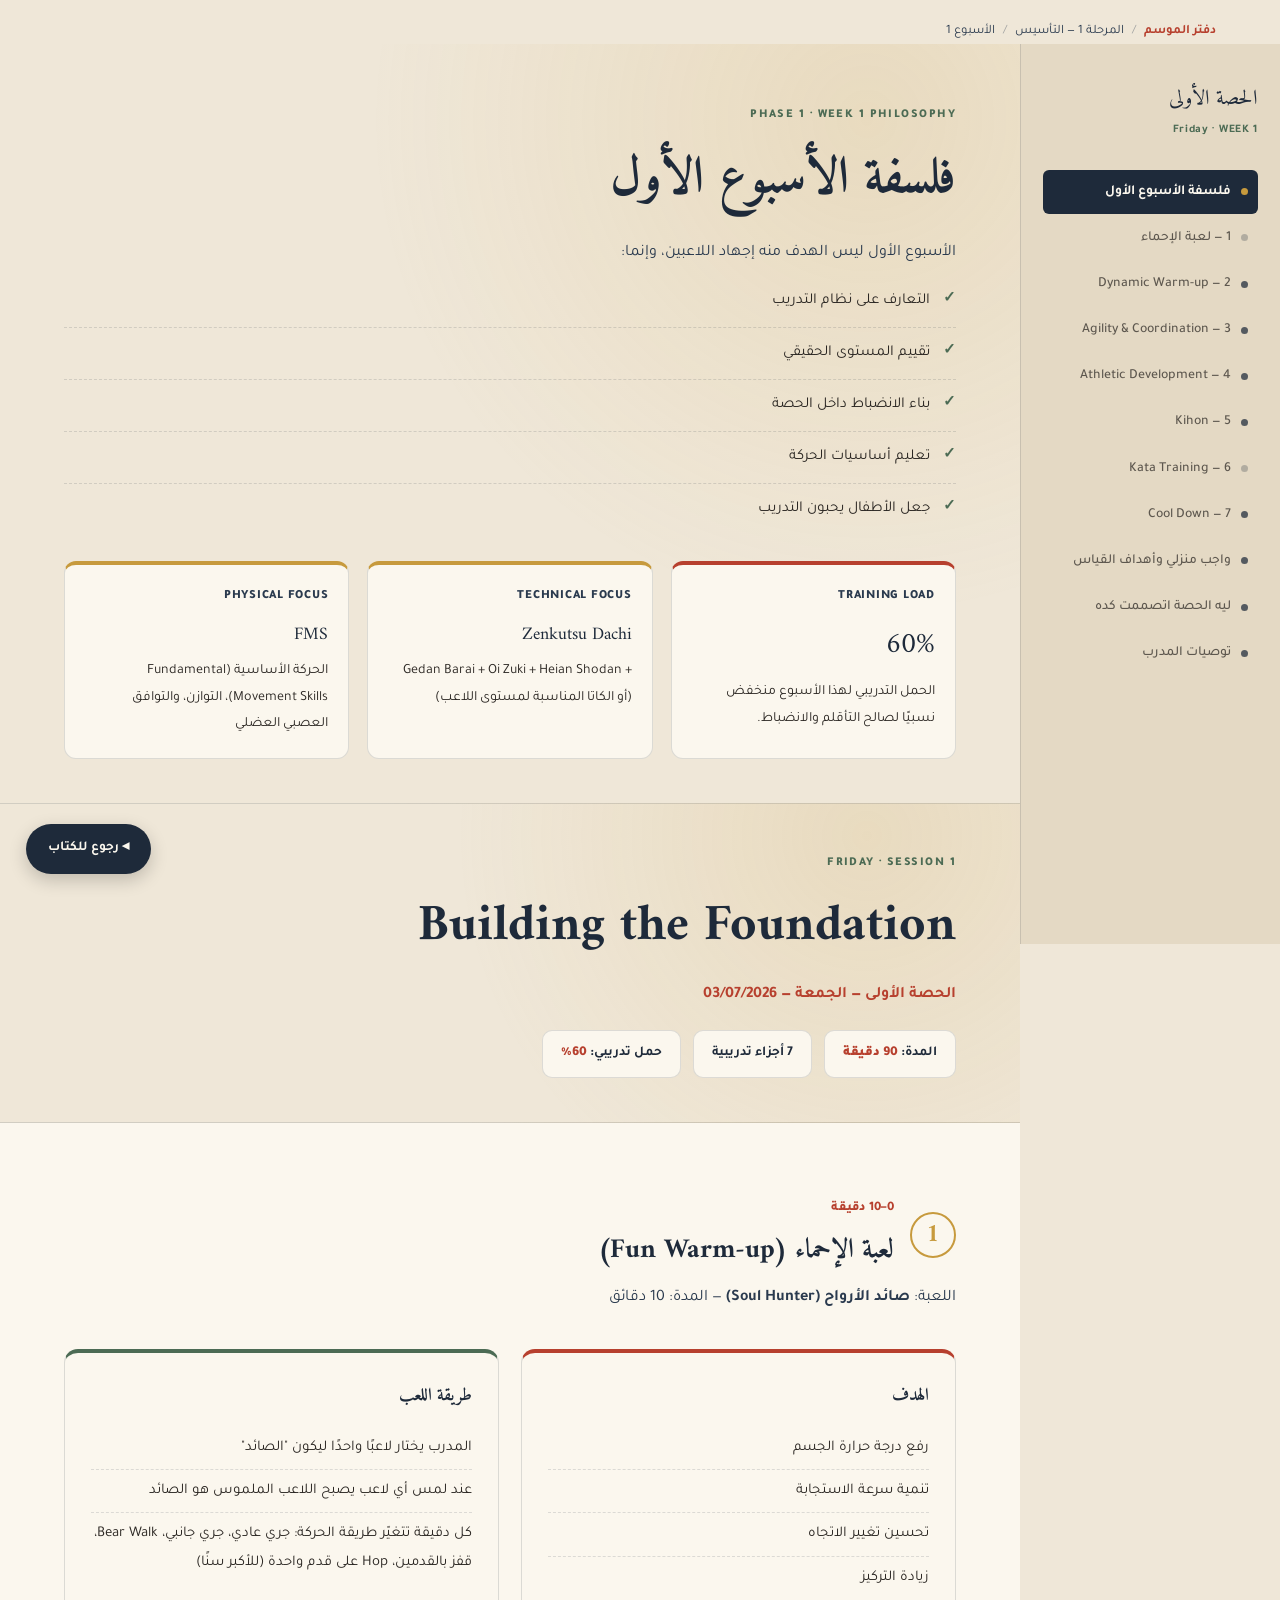
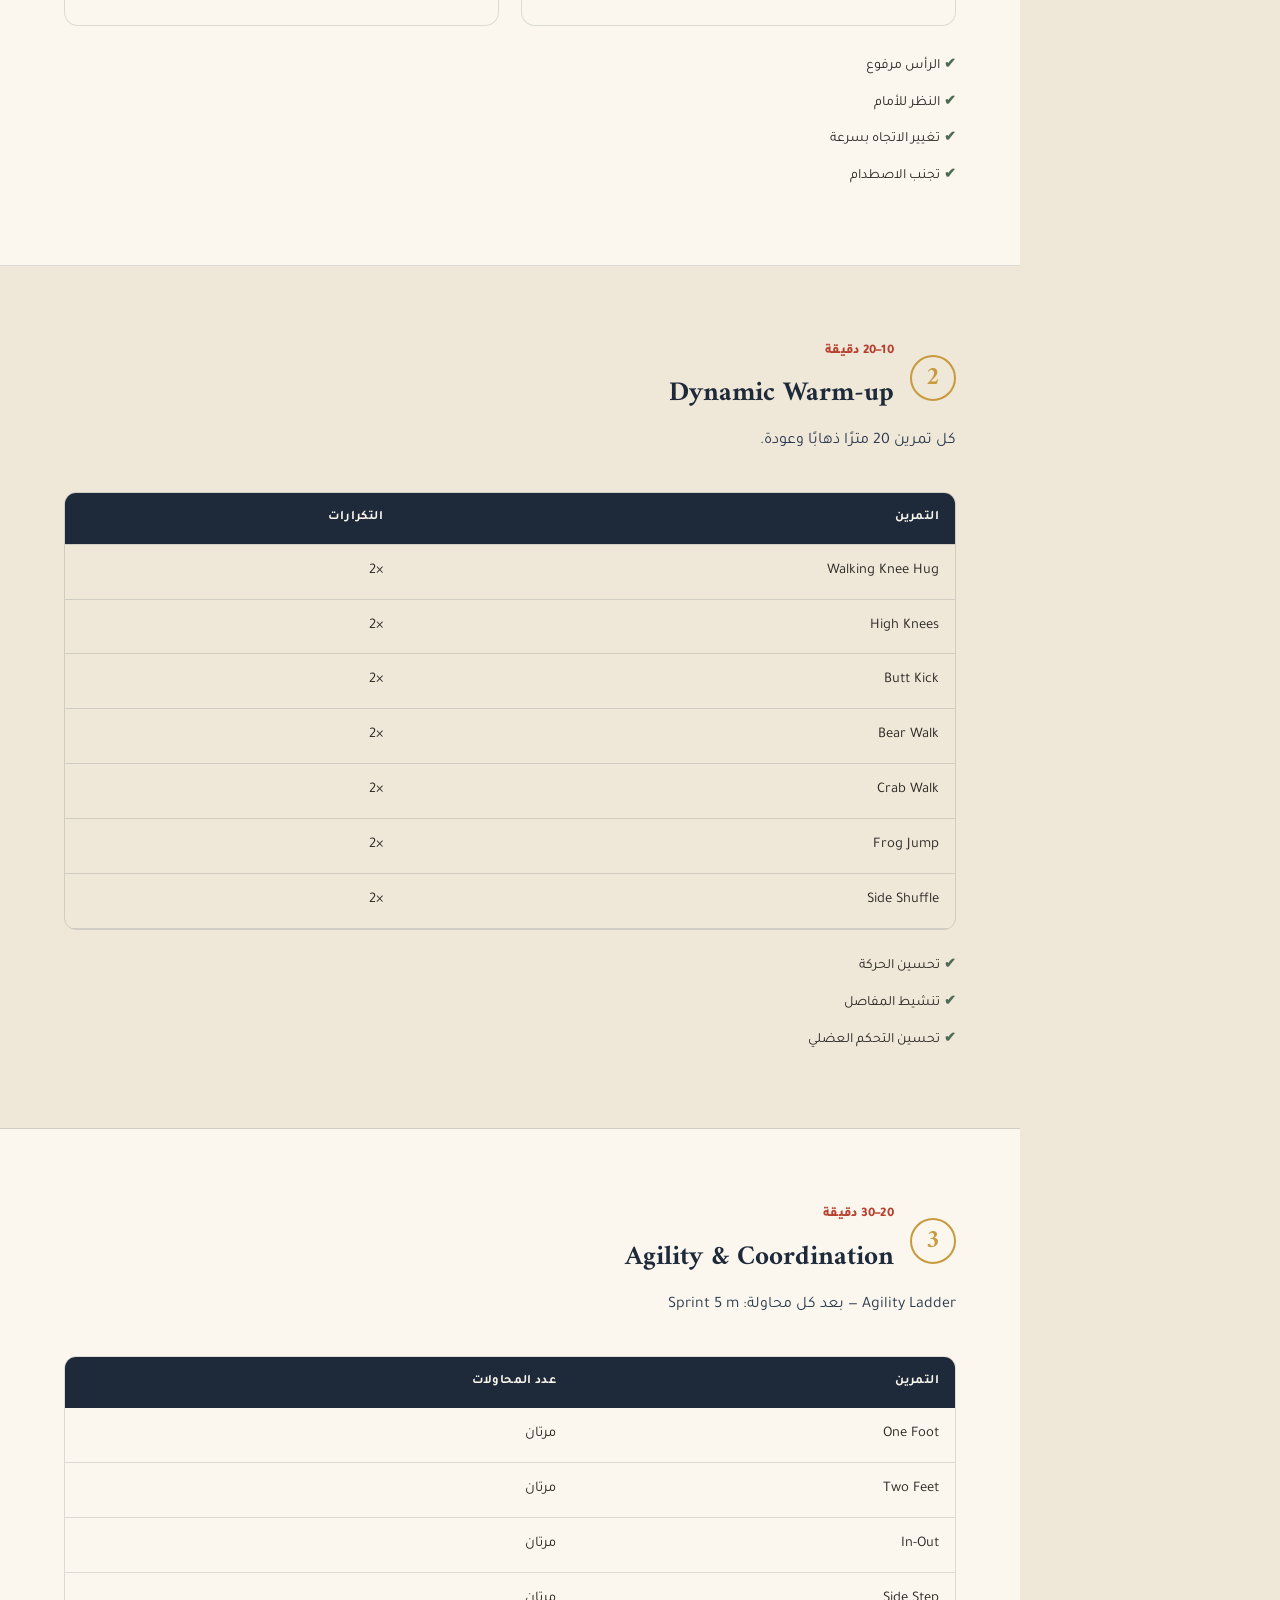
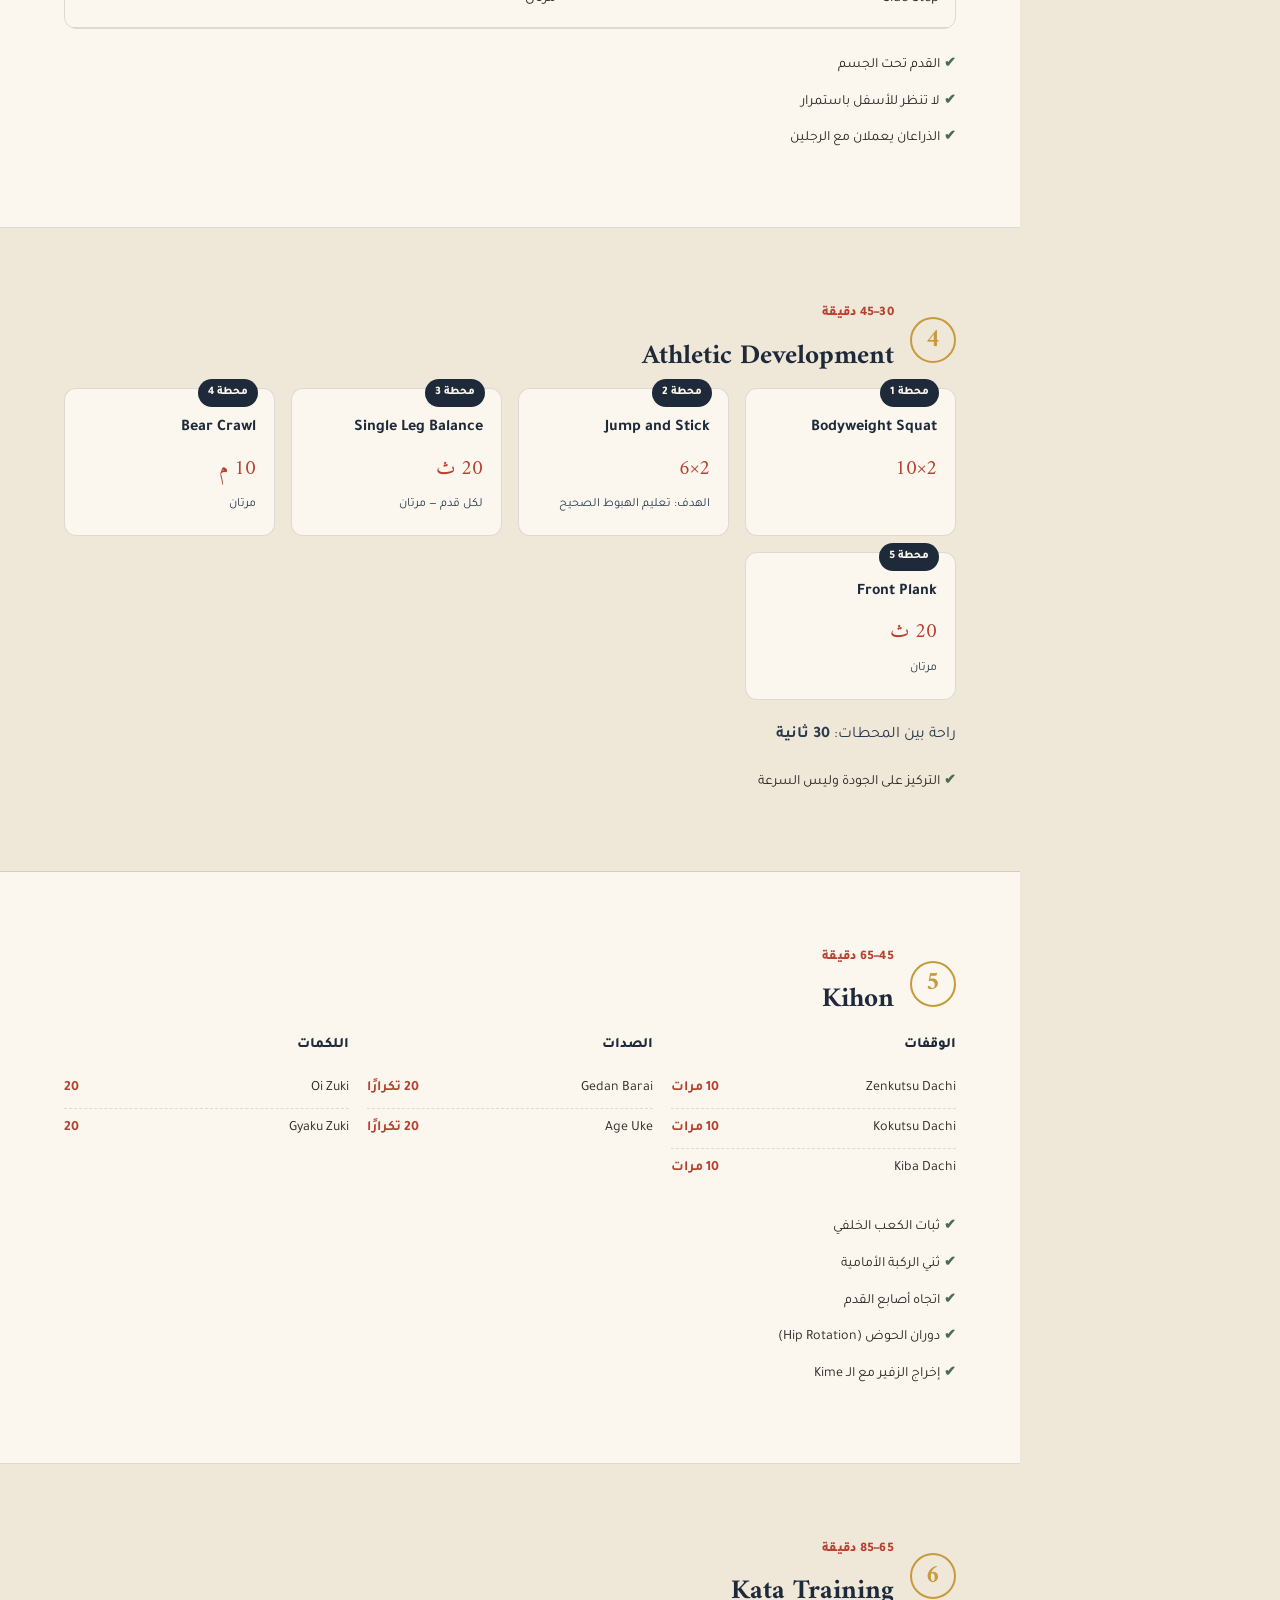
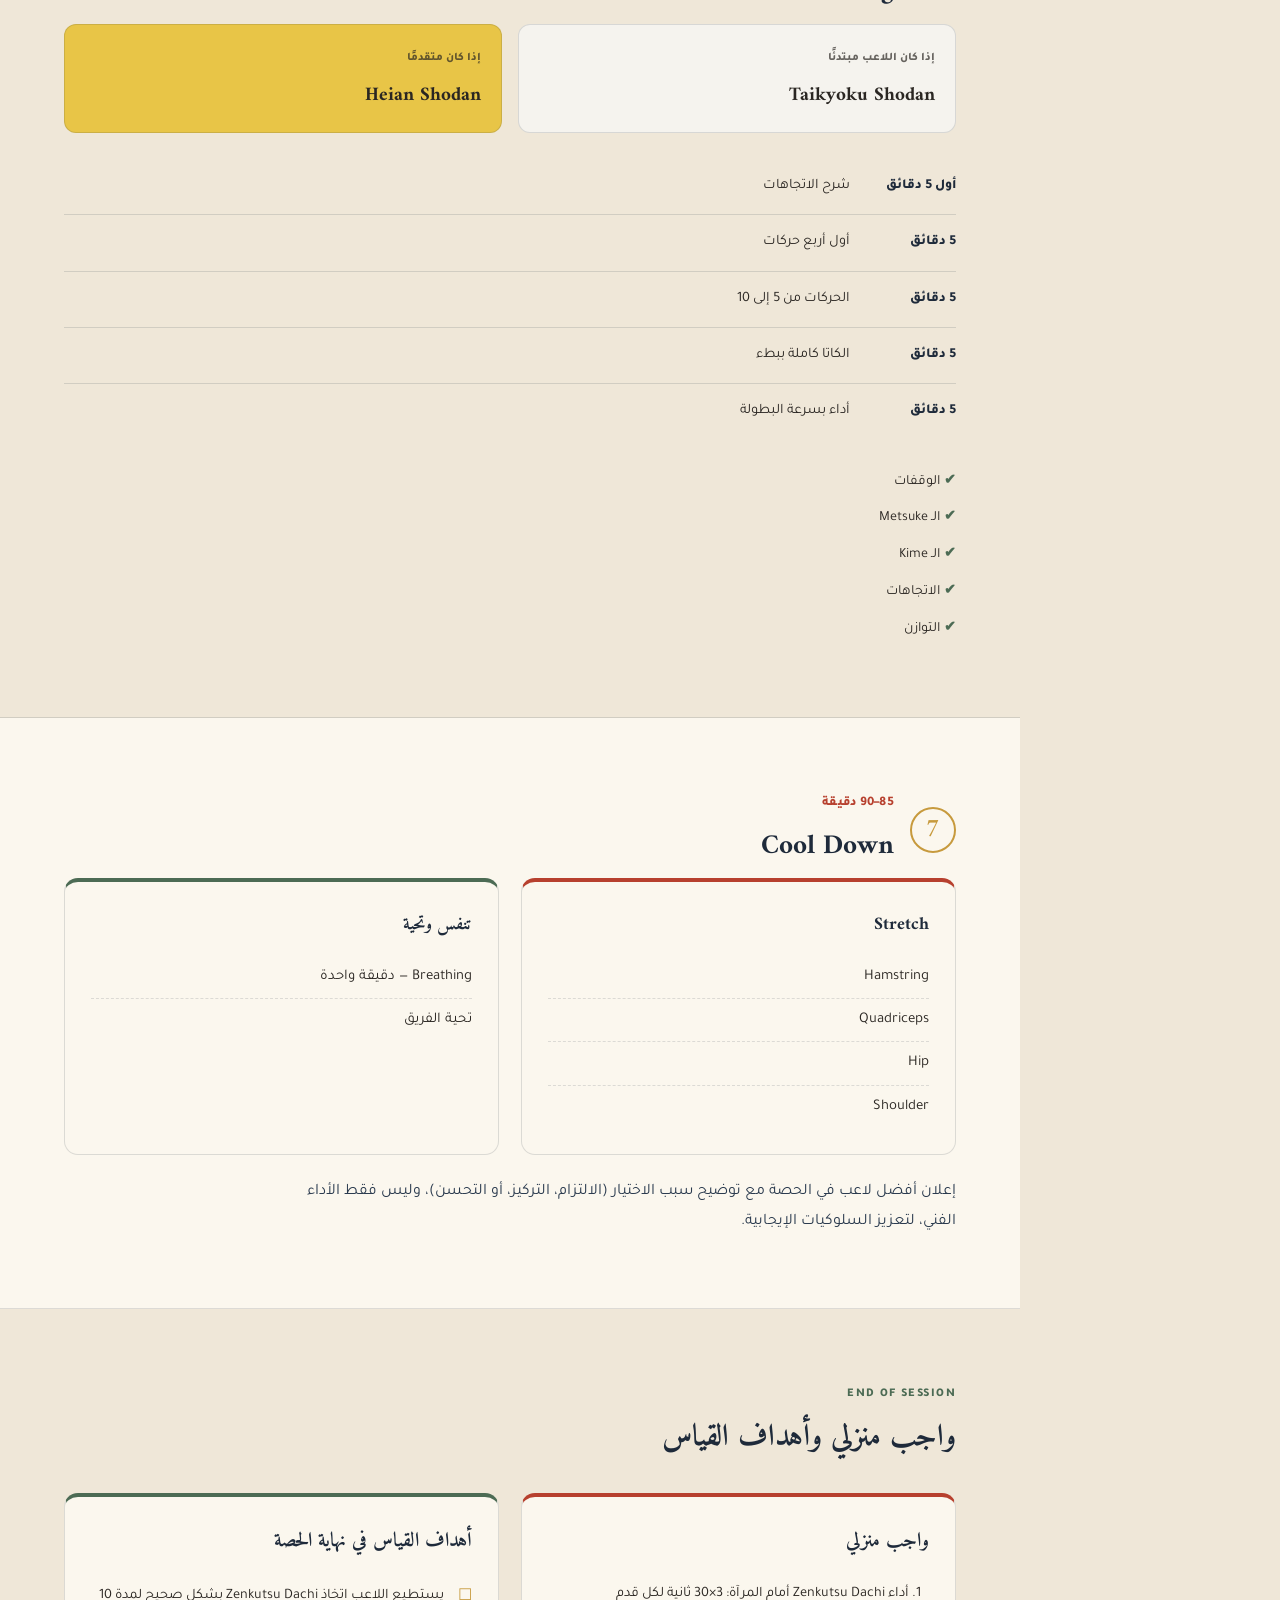
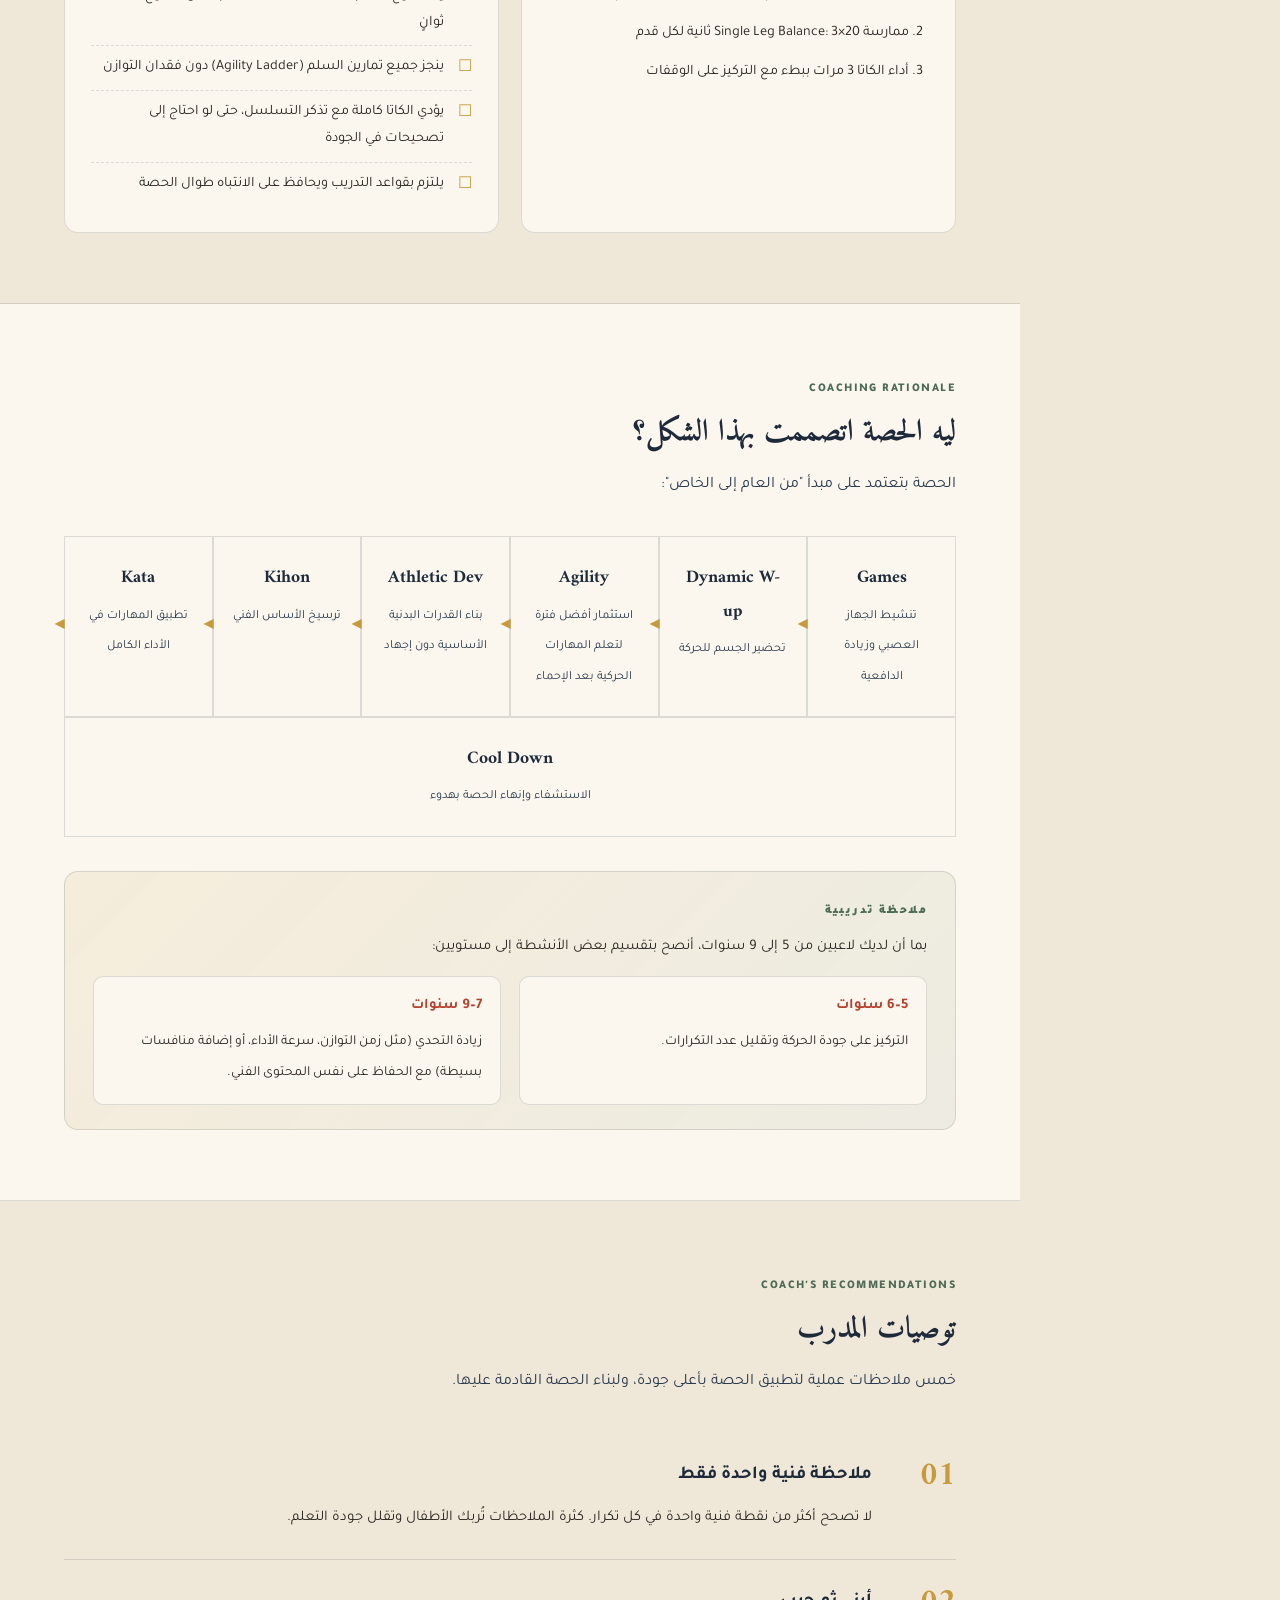
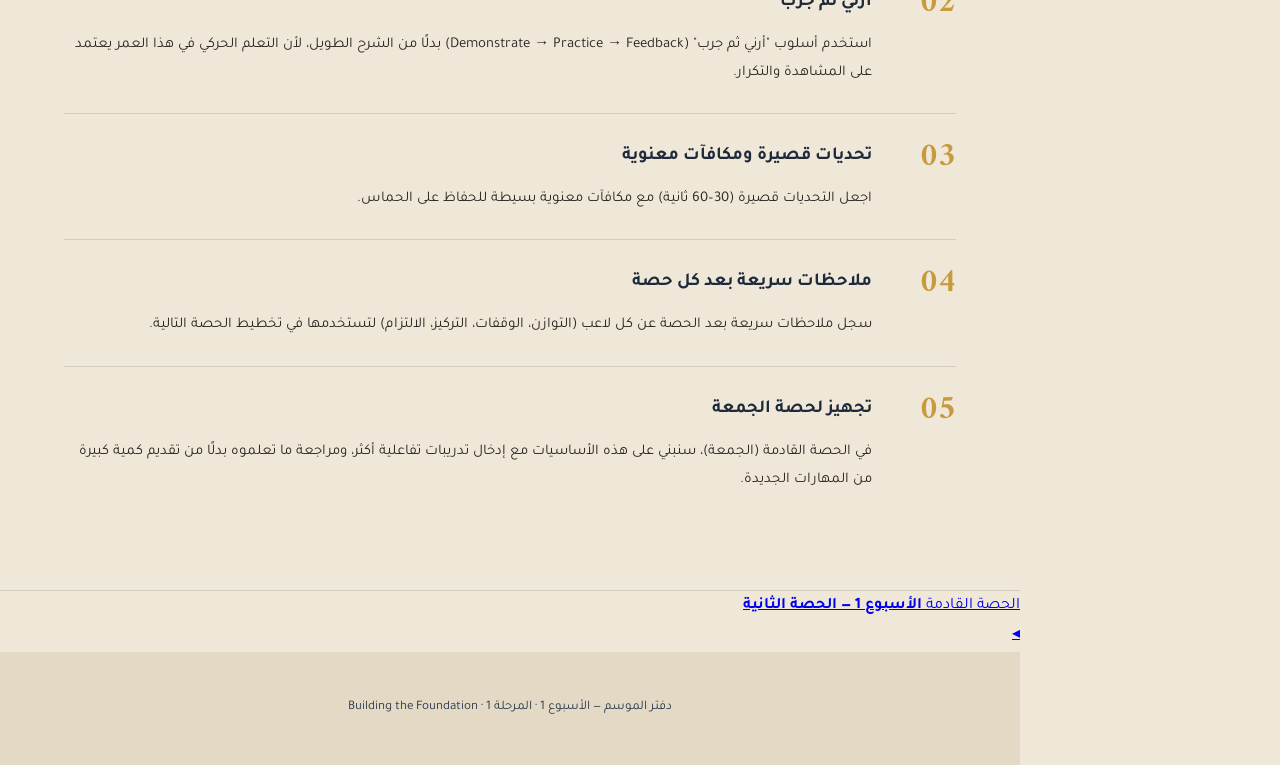
==== weeks/week01/session01.html @ 65a554ba "week 01 & week 02" ====
<!DOCTYPE html>
<html lang="ar" dir="rtl">
<head>
<meta charset="UTF-8">
<meta name="viewport" content="width=device-width, initial-scale=1.0">
<title>الأسبوع 1 — الحصة الأولى | دفتر الموسم</title>
<link rel="preconnect" href="https://fonts.googleapis.com">
<link rel="preconnect" href="https://fonts.gstatic.com" crossorigin>
<link href="https://fonts.googleapis.com/css2?family=Amiri:wght@400;700&family=Tajawal:wght@300;400;500;700;900&display=swap" rel="stylesheet">
<link rel="stylesheet" href="../../css/style.css">
</head>
<body>

<div id="progress"><div id="progress-fill"></div></div>

<div class="breadcrumb">
  <a href="../../index.html">دفتر الموسم</a>
  <span class="sep">/</span>
  <span>المرحلة 1 — التأسيس</span>
  <span class="sep">/</span>
  <span>الأسبوع 1</span>
</div>

<div class="layout">
  <nav class="toc">
    <span class="brand">الحصة الأولى</span>
    <span class="brand-sub">Friday · WEEK 1</span>
    <ul>
      <li><a href="#week-philosophy"><span class="dot"></span> فلسفة الأسبوع الأول</a></li>
      <li><a href="#part1"><span class="dot"></span> 1 — لعبة الإحماء</a></li>
      <li><a href="#part2"><span class="dot"></span> 2 — Dynamic Warm-up</a></li>
      <li><a href="#part3"><span class="dot"></span> 3 — Agility &amp; Coordination</a></li>
      <li><a href="#part4"><span class="dot"></span> 4 — Athletic Development</a></li>
      <li><a href="#part5"><span class="dot"></span> 5 — Kihon</a></li>
      <li><a href="#part6"><span class="dot"></span> 6 — Kata Training</a></li>
      <li><a href="#part7"><span class="dot"></span> 7 — Cool Down</a></li>
      <li><a href="#homework"><span class="dot"></span> واجب منزلي وأهداف القياس</a></li>
      <li><a href="#rationale"><span class="dot"></span> ليه الحصة اتصممت كده</a></li>
      <li><a href="#recommendations"><span class="dot"></span> توصيات المدرب</a></li>
    </ul>
  </nav>

  <main>
    <!-- WEEK PHILOSOPHY -->
    <section class="session-hero" id="week-philosophy">
      <span class="kicker">Phase 1 · Week 1 Philosophy</span>
      <h1>فلسفة الأسبوع الأول</h1>
      <p class="section-sub" style="margin-bottom:0;">الأسبوع الأول ليس الهدف منه إجهاد اللاعبين، وإنما:</p>
      <ul class="snapshot-list">
        <li>التعارف على نظام التدريب</li>
        <li>تقييم المستوى الحقيقي</li>
        <li>بناء الانضباط داخل الحصة</li>
        <li>تعليم أساسيات الحركة</li>
        <li>جعل الأطفال يحبون التدريب</li>
      </ul>

      <div class="focus-grid">
        <div class="focus-card load">
          <h5>Training Load</h5>
          <div class="big">60%</div>
          <p>الحمل التدريبي لهذا الأسبوع منخفض نسبيًا لصالح التأقلم والانضباط.</p>
        </div>
        <div class="focus-card">
          <h5>Technical Focus</h5>
          <div class="big" style="font-size:1.1rem;">Zenkutsu Dachi</div>
          <p>+ Gedan Barai + Oi Zuki + Heian Shodan (أو الكاتا المناسبة لمستوى اللاعب)</p>
        </div>
        <div class="focus-card">
          <h5>Physical Focus</h5>
          <div class="big" style="font-size:1.1rem;">FMS</div>
          <p>الحركة الأساسية (Fundamental Movement Skills)، التوازن، والتوافق العصبي العضلي</p>
        </div>
      </div>
    </section>

    <!-- SESSION HERO -->
    <section class="session-hero" style="padding-top:44px;">
      <span class="kicker">Friday · Session 1</span>
      <h1 style="margin-bottom:4px;">Building the Foundation</h1>
      <span class="en-title">الحصة الأولى — الجمعة — 03/07/2026</span>
      <div class="session-meta">
        <div class="m">المدة: <b>90 دقيقة</b></div>
        <div class="m">7 أجزاء تدريبية</div>
        <div class="m">حمل تدريبي: <b>60%</b></div>
      </div>
    </section>

    <!-- PART 1 -->
    <section class="part-block alt" id="part1">
      <div class="part-top">
        <span class="part-index">1</span>
        <div>
          <span class="part-time">0–10 دقيقة</span>
          <h2 style="margin:2px 0 0;">لعبة الإحماء (Fun Warm-up)</h2>
        </div>
      </div>
      <p class="section-sub">اللعبة: <b>صائد الأرواح (Soul Hunter)</b> — المدة: 10 دقائق</p>

      <div class="grid2">
        <div class="pillar">
          <h3 style="font-size:1.1rem;">الهدف</h3>
          <ul>
            <li>رفع درجة حرارة الجسم</li>
            <li>تنمية سرعة الاستجابة</li>
            <li>تحسين تغيير الاتجاه</li>
            <li>زيادة التركيز</li>
          </ul>
        </div>
        <div class="pillar phys">
          <h3 style="font-size:1.1rem;">طريقة اللعب</h3>
          <ul>
            <li>المدرب يختار لاعبًا واحدًا ليكون "الصائد"</li>
            <li>عند لمس أي لاعب يصبح اللاعب الملموس هو الصائد</li>
            <li>كل دقيقة تتغيّر طريقة الحركة: جري عادي، جري جانبي، Bear Walk، قفز بالقدمين، Hop على قدم واحدة (للأكبر سنًا)</li>
          </ul>
        </div>
      </div>

      <ul class="cue-list" style="margin-top:22px;">
        <li>الرأس مرفوع</li>
        <li>النظر للأمام</li>
        <li>تغيير الاتجاه بسرعة</li>
        <li>تجنب الاصطدام</li>
      </ul>
    </section>

    <!-- PART 2 -->
    <section class="part-block" id="part2">
      <div class="part-top">
        <span class="part-index">2</span>
        <div>
          <span class="part-time">10–20 دقيقة</span>
          <h2 style="margin:2px 0 0;">Dynamic Warm-up</h2>
        </div>
      </div>
      <p class="section-sub">كل تمرين 20 مترًا ذهابًا وعودة.</p>
      <div class="tblwrap">
        <table>
          <thead><tr><th>التمرين</th><th>التكرارات</th></tr></thead>
          <tbody>
            <tr><td>Walking Knee Hug</td><td>×2</td></tr>
            <tr><td>High Knees</td><td>×2</td></tr>
            <tr><td>Butt Kick</td><td>×2</td></tr>
            <tr><td>Bear Walk</td><td>×2</td></tr>
            <tr><td>Crab Walk</td><td>×2</td></tr>
            <tr><td>Frog Jump</td><td>×2</td></tr>
            <tr><td>Side Shuffle</td><td>×2</td></tr>
          </tbody>
        </table>
      </div>
      <ul class="cue-list">
        <li>تحسين الحركة</li>
        <li>تنشيط المفاصل</li>
        <li>تحسين التحكم العضلي</li>
      </ul>
    </section>

    <!-- PART 3 -->
    <section class="part-block alt" id="part3">
      <div class="part-top">
        <span class="part-index">3</span>
        <div>
          <span class="part-time">20–30 دقيقة</span>
          <h2 style="margin:2px 0 0;">Agility &amp; Coordination</h2>
        </div>
      </div>
      <p class="section-sub">Agility Ladder — بعد كل محاولة: Sprint 5 m</p>
      <div class="tblwrap">
        <table>
          <thead><tr><th>التمرين</th><th>عدد المحاولات</th></tr></thead>
          <tbody>
            <tr><td>One Foot</td><td>مرتان</td></tr>
            <tr><td>Two Feet</td><td>مرتان</td></tr>
            <tr><td>In-Out</td><td>مرتان</td></tr>
            <tr><td>Side Step</td><td>مرتان</td></tr>
          </tbody>
        </table>
      </div>
      <ul class="cue-list">
        <li>القدم تحت الجسم</li>
        <li>لا تنظر للأسفل باستمرار</li>
        <li>الذراعان يعملان مع الرجلين</li>
      </ul>
    </section>

    <!-- PART 4 -->
    <section class="part-block" id="part4">
      <div class="part-top">
        <span class="part-index">4</span>
        <div>
          <span class="part-time">30–45 دقيقة</span>
          <h2 style="margin:2px 0 0;">Athletic Development</h2>
        </div>
      </div>
      <div class="station-grid">
        <div class="station"><span class="n">محطة 1</span><h4>Bodyweight Squat</h4><div class="reps">2×10</div></div>
        <div class="station"><span class="n">محطة 2</span><h4>Jump and Stick</h4><div class="reps">2×6</div><div class="note">الهدف: تعليم الهبوط الصحيح</div></div>
        <div class="station"><span class="n">محطة 3</span><h4>Single Leg Balance</h4><div class="reps">20 ث</div><div class="note">لكل قدم — مرتان</div></div>
        <div class="station"><span class="n">محطة 4</span><h4>Bear Crawl</h4><div class="reps">10 م</div><div class="note">مرتان</div></div>
        <div class="station"><span class="n">محطة 5</span><h4>Front Plank</h4><div class="reps">20 ث</div><div class="note">مرتان</div></div>
      </div>
      <p class="section-sub" style="margin-bottom:14px;">راحة بين المحطات: <b>30 ثانية</b></p>
      <ul class="cue-list"><li>التركيز على الجودة وليس السرعة</li></ul>
    </section>

    <!-- PART 5 -->
    <section class="part-block alt" id="part5">
      <div class="part-top">
        <span class="part-index">5</span>
        <div>
          <span class="part-time">45–65 دقيقة</span>
          <h2 style="margin:2px 0 0;">Kihon</h2>
        </div>
      </div>
      <div class="kihon-groups">
        <div class="kihon-group">
          <h5>الوقفات</h5>
          <ul>
            <li>Zenkutsu Dachi <b>10 مرات</b></li>
            <li>Kokutsu Dachi <b>10 مرات</b></li>
            <li>Kiba Dachi <b>10 مرات</b></li>
          </ul>
        </div>
        <div class="kihon-group">
          <h5>الصدات</h5>
          <ul>
            <li>Gedan Barai <b>20 تكرارًا</b></li>
            <li>Age Uke <b>20 تكرارًا</b></li>
          </ul>
        </div>
        <div class="kihon-group">
          <h5>اللكمات</h5>
          <ul>
            <li>Oi Zuki <b>20</b></li>
            <li>Gyaku Zuki <b>20</b></li>
          </ul>
        </div>
      </div>
      <ul class="cue-list">
        <li>ثبات الكعب الخلفي</li>
        <li>ثني الركبة الأمامية</li>
        <li>اتجاه أصابع القدم</li>
        <li>دوران الحوض (Hip Rotation)</li>
        <li>إخراج الزفير مع الـ Kime</li>
      </ul>
    </section>

    <!-- PART 6 -->
    <section class="part-block" id="part6">
      <div class="part-top">
        <span class="part-index">6</span>
        <div>
          <span class="part-time">65–85 دقيقة</span>
          <h2 style="margin:2px 0 0;">Kata Training</h2>
        </div>
      </div>
      <div class="kata-split">
        <div class="kata-level beginner"><span>إذا كان اللاعب مبتدئًا</span><b>Taikyoku Shodan</b></div>
        <div class="kata-level advanced"><span>إذا كان متقدمًا</span><b>Heian Shodan</b></div>
      </div>

      <div class="kata-timeline">
        <div class="kata-step"><span class="t">أول 5 دقائق</span><span class="d">شرح الاتجاهات</span></div>
        <div class="kata-step"><span class="t">5 دقائق</span><span class="d">أول أربع حركات</span></div>
        <div class="kata-step"><span class="t">5 دقائق</span><span class="d">الحركات من 5 إلى 10</span></div>
        <div class="kata-step"><span class="t">5 دقائق</span><span class="d">الكاتا كاملة ببطء</span></div>
        <div class="kata-step"><span class="t">5 دقائق</span><span class="d">أداء بسرعة البطولة</span></div>
      </div>

      <ul class="cue-list">
        <li>الوقفات</li><li>الـ Metsuke</li><li>الـ Kime</li><li>الاتجاهات</li><li>التوازن</li>
      </ul>
    </section>

    <!-- PART 7 -->
    <section class="part-block alt" id="part7">
      <div class="part-top">
        <span class="part-index">7</span>
        <div>
          <span class="part-time">85–90 دقيقة</span>
          <h2 style="margin:2px 0 0;">Cool Down</h2>
        </div>
      </div>
      <div class="grid2">
        <div class="pillar">
          <h3 style="font-size:1.1rem;">Stretch</h3>
          <ul>
            <li>Hamstring</li><li>Quadriceps</li><li>Hip</li><li>Shoulder</li>
          </ul>
        </div>
        <div class="pillar phys">
          <h3 style="font-size:1.1rem;">تنفس وتحية</h3>
          <ul>
            <li>Breathing — دقيقة واحدة</li>
            <li>تحية الفريق</li>
          </ul>
        </div>
      </div>
      <p class="section-sub" style="margin-top:22px; margin-bottom:0;">
        إعلان أفضل لاعب في الحصة مع توضيح سبب الاختيار (الالتزام، التركيز، أو التحسن)، وليس فقط الأداء الفني، لتعزيز السلوكيات الإيجابية.
      </p>
    </section>

    <!-- HOMEWORK + GOALS -->
    <section class="part-block" id="homework">
      <span class="eyebrow">End of Session</span>
      <h2 style="font-family:var(--display); font-size:1.9rem; color:var(--ink); margin-bottom:26px;">واجب منزلي وأهداف القياس</h2>

      <div class="hw-goal-grid">
        <div class="hw-card">
          <h3>واجب منزلي</h3>
          <ol>
            <li>أداء Zenkutsu Dachi أمام المرآة: 3×30 ثانية لكل قدم</li>
            <li>ممارسة Single Leg Balance: 3×20 ثانية لكل قدم</li>
            <li>أداء الكاتا 3 مرات ببطء مع التركيز على الوقفات</li>
          </ol>
        </div>
        <div class="goal-card">
          <h3>أهداف القياس في نهاية الحصة</h3>
          <ul>
            <li>يستطيع اللاعب اتخاذ Zenkutsu Dachi بشكل صحيح لمدة 10 ثوانٍ</li>
            <li>ينجز جميع تمارين السلم (Agility Ladder) دون فقدان التوازن</li>
            <li>يؤدي الكاتا كاملة مع تذكر التسلسل، حتى لو احتاج إلى تصحيحات في الجودة</li>
            <li>يلتزم بقواعد التدريب ويحافظ على الانتباه طوال الحصة</li>
          </ul>
        </div>
      </div>
    </section>

    <!-- RATIONALE -->
    <section class="part-block alt" id="rationale">
      <span class="eyebrow">Coaching Rationale</span>
      <h2 style="font-family:var(--display); font-size:1.9rem; color:var(--ink); margin-bottom:8px;">ليه الحصة اتصممت بهذا الشكل؟</h2>
      <p class="section-sub">الحصة بتعتمد على مبدأ "من العام إلى الخاص":</p>

      <div class="flow rationale-flow">
        <div class="flow-step"><b>Games</b><span>تنشيط الجهاز العصبي وزيادة الدافعية</span></div>
        <div class="flow-step"><b>Dynamic W-up</b><span>تحضير الجسم للحركة</span></div>
        <div class="flow-step"><b>Agility</b><span>استثمار أفضل فترة لتعلم المهارات الحركية بعد الإحماء</span></div>
        <div class="flow-step"><b>Athletic Dev</b><span>بناء القدرات البدنية الأساسية دون إجهاد</span></div>
        <div class="flow-step"><b>Kihon</b><span>ترسيخ الأساس الفني</span></div>
        <div class="flow-step"><b>Kata</b><span>تطبيق المهارات في الأداء الكامل</span></div>
        <div class="flow-step"><b>Cool Down</b><span>الاستشفاء وإنهاء الحصة بهدوء</span></div>
      </div>

      <div class="age-note">
        <span class="eyebrow" style="margin-bottom:0;">ملاحظة تدريبية</span>
        <p style="margin-top:8px; font-size:.92rem;">بما أن لديك لاعبين من 5 إلى 9 سنوات، أنصح بتقسيم بعض الأنشطة إلى مستويين:</p>
        <div class="age-split">
          <div class="a"><b>5–6 سنوات</b><span>التركيز على جودة الحركة وتقليل عدد التكرارات.</span></div>
          <div class="a"><b>7–9 سنوات</b><span>زيادة التحدي (مثل زمن التوازن، سرعة الأداء، أو إضافة منافسات بسيطة) مع الحفاظ على نفس المحتوى الفني.</span></div>
        </div>
      </div>
    </section>

    <!-- COACH'S RECOMMENDATIONS -->
    <section class="part-block" id="recommendations">
      <span class="eyebrow">Coach's Recommendations</span>
      <h2 style="font-family:var(--display); font-size:1.9rem; color:var(--ink); margin-bottom:8px;">توصيات المدرب</h2>
      <p class="section-sub">خمس ملاحظات عملية لتطبيق الحصة بأعلى جودة، ولبناء الحصة القادمة عليها.</p>

      <div class="goal-block">
        <span class="goal-num">01</span>
        <div>
          <h4>ملاحظة فنية واحدة فقط</h4>
          <p style="font-size:.93rem; color:var(--charcoal);">لا تصحح أكثر من نقطة فنية واحدة في كل تكرار. كثرة الملاحظات تُربك الأطفال وتقلل جودة التعلم.</p>
        </div>
      </div>
      <div class="goal-block">
        <span class="goal-num">02</span>
        <div>
          <h4>أرني ثم جرب</h4>
          <p style="font-size:.93rem; color:var(--charcoal);">استخدم أسلوب "أرني ثم جرب" (Demonstrate → Practice → Feedback) بدلًا من الشرح الطويل، لأن التعلم الحركي في هذا العمر يعتمد على المشاهدة والتكرار.</p>
        </div>
      </div>
      <div class="goal-block">
        <span class="goal-num">03</span>
        <div>
          <h4>تحديات قصيرة ومكافآت معنوية</h4>
          <p style="font-size:.93rem; color:var(--charcoal);">اجعل التحديات قصيرة (30–60 ثانية) مع مكافآت معنوية بسيطة للحفاظ على الحماس.</p>
        </div>
      </div>
      <div class="goal-block">
        <span class="goal-num">04</span>
        <div>
          <h4>ملاحظات سريعة بعد كل حصة</h4>
          <p style="font-size:.93rem; color:var(--charcoal);">سجل ملاحظات سريعة بعد الحصة عن كل لاعب (التوازن، الوقفات، التركيز، الالتزام) لتستخدمها في تخطيط الحصة التالية.</p>
        </div>
      </div>
      <div class="goal-block">
        <span class="goal-num">05</span>
        <div>
          <h4>تجهيز لحصة الجمعة</h4>
          <p style="font-size:.93rem; color:var(--charcoal);">في الحصة القادمة (الجمعة)، سنبني على هذه الأساسيات مع إدخال تدريبات تفاعلية أكثر، ومراجعة ما تعلموه بدلًا من تقديم كمية كبيرة من المهارات الجديدة.</p>
        </div>
      </div>
    </section>

    <div class="session-nav">
      <a href="session02.html">
        <div>
          <span class="dir">الحصة القادمة</span>
          <b>الأسبوع 1 — الحصة الثانية</b>
        </div>
        <span class="arrow">◂</span>
      </a>
    </div>

    <footer>
      دفتر الموسم — الأسبوع 1 · المرحلة 1 · Building the Foundation
    </footer>
  </main>
</div>

<a class="back-fab" href="../../index.html">◂ رجوع للكتاب</a>

<script src="../../js/main.js"></script>
</body>
</html>
---- css/style.css ----
:root{
    --tatami:#EFE7D8;
    --tatami-deep:#E4D9C4;
    --ink:#1E2A3A;
    --ink-soft:#2A3A4E;
    --belt-red:#B7402E;
    --gold:#C79A3D;
    --charcoal:#2A2622;
    --mat-green:#4C6B54;
    --paper:#FBF7EE;
    --line:rgba(30,42,58,0.14);

    --belt1:#F5F3EE; --belt1-ink:#2A2622; /* white - Foundation */
    --belt2:#E8C547; --belt2-ink:#2A2622; /* yellow - Skill */
    --belt3:#D97C36; --belt3-ink:#FBF7EE; /* orange - Performance */
    --belt4:#4C6B54; --belt4-ink:#FBF7EE; /* green - Competition Prep */
    --belt5:#6B4A34; --belt5-ink:#FBF7EE; /* brown - Transition */

    --display: 'Amiri', serif;
    --body: 'Tajawal', sans-serif;
  }

  *{box-sizing:border-box; margin:0; padding:0;}
  html{scroll-behavior:smooth;}
  body{
    font-family:var(--body);
    background:var(--tatami);
    color:var(--charcoal);
    line-height:1.9;
    overflow-x:hidden;
  }

  ::selection{background:var(--gold); color:var(--ink);}

  /* progress bar */
  #progress{
    position:fixed; top:0; right:0; left:0; height:4px; z-index:999;
    background:transparent;
  }
  #progress-fill{
    height:100%; width:0%;
    background:linear-gradient(90deg, var(--belt-red), var(--gold));
    transition:width .1s linear;
  }

  /* layout */
  .layout{
    display:grid;
    grid-template-columns: 260px 1fr;
    max-width:1400px;
    margin:0 auto;
  }

  /* sidebar */
  nav.toc{
    position:sticky;
    top:0;
    height:100vh;
    overflow-y:auto;
    padding:36px 22px;
    border-left:1px solid var(--line);
    background:var(--tatami-deep);
  }
  nav.toc .brand{
    font-family:var(--display);
    font-size:1.3rem;
    color:var(--ink);
    margin-bottom:4px;
  }
  nav.toc .brand-sub{
    font-size:.72rem;
    letter-spacing:.06em;
    color:var(--mat-green);
    font-weight:700;
    margin-bottom:28px;
    display:block;
  }
  nav.toc ul{list-style:none;}
  nav.toc li{margin-bottom:2px;}
  nav.toc a{
    display:flex;
    align-items:center;
    gap:10px;
    text-decoration:none;
    color:var(--charcoal);
    font-size:.86rem;
    font-weight:500;
    padding:9px 10px;
    border-radius:6px;
    opacity:.72;
    transition:all .2s ease;
  }
  nav.toc a .dot{
    width:7px; height:7px; border-radius:50%;
    background:var(--ink); opacity:.35; flex-shrink:0;
    transition:all .2s ease;
  }
  nav.toc a:hover{opacity:1; background:rgba(30,42,58,0.06);}
  nav.toc a.active{
    opacity:1; background:var(--ink); color:var(--paper);
    font-weight:700;
  }
  nav.toc a.active .dot{background:var(--gold); opacity:1;}

  main{min-width:0;}

  /* cover */
  .cover{
    min-height:92vh;
    display:flex; flex-direction:column; justify-content:center;
    padding:60px 64px;
    position:relative;
    background:
      radial-gradient(circle at 85% 12%, rgba(199,154,61,0.16), transparent 45%),
      var(--tatami);
    border-bottom:1px solid var(--line);
    overflow:hidden;
  }
  .cover::before{
    content:"";
    position:absolute; inset:0;
    background-image: repeating-linear-gradient(135deg, rgba(30,42,58,0.025) 0 2px, transparent 2px 26px);
    pointer-events:none;
  }
  .beltstrip{
    display:flex; height:10px; width:100%; max-width:520px; border-radius:2px; overflow:hidden;
    margin-bottom:34px; box-shadow:0 1px 3px rgba(0,0,0,.15);
  }
  .beltstrip span{flex:1;}
  .cover .kicker{
    font-weight:900; letter-spacing:.14em; font-size:.78rem;
    color:var(--belt-red); text-transform:uppercase; margin-bottom:18px;
  }
  .cover h1{
    font-family:var(--display);
    font-size:clamp(2.6rem, 6vw, 4.6rem);
    color:var(--ink);
    line-height:1.15;
    margin-bottom:18px;
    max-width:820px;
  }
  .cover p.lead{
    font-size:1.15rem; color:var(--ink-soft); max-width:620px; margin-bottom:40px; font-weight:400;
  }
  .stat-grid{
    display:grid; grid-template-columns:repeat(auto-fit, minmax(140px,1fr));
    gap:14px; max-width:920px;
  }
  .stat{
    background:var(--paper); border:1px solid var(--line); border-radius:10px;
    padding:16px 18px;
  }
  .stat b{
    display:block; font-family:var(--display); font-size:1.5rem; color:var(--belt-red);
  }
  .stat span{font-size:.78rem; color:var(--ink-soft); font-weight:500;}

  /* sections */
  section{
    padding:80px 64px;
    border-bottom:1px solid var(--line);
    scroll-margin-top:20px;
  }
  section.alt{background:var(--paper);}
  .eyebrow{
    font-size:.74rem; font-weight:900; letter-spacing:.12em; text-transform:uppercase;
    color:var(--mat-green); margin-bottom:12px;
  }
  h2.title{
    font-family:var(--display); font-size:clamp(1.9rem,3.4vw,2.7rem); color:var(--ink);
    margin-bottom:8px;
  }
  .section-sub{color:var(--ink-soft); max-width:680px; margin-bottom:36px; font-size:1rem;}

  /* generic card grids */
  .grid3{display:grid; grid-template-columns:repeat(auto-fit,minmax(230px,1fr)); gap:22px;}
  .grid2{display:grid; grid-template-columns:repeat(auto-fit,minmax(320px,1fr)); gap:22px;}

  .pillar{
    background:var(--paper); border:1px solid var(--line); border-radius:14px; padding:26px;
    border-top:4px solid var(--belt-red);
  }
  .pillar.phys{border-top-color:var(--mat-green);}
  .pillar.psych{border-top-color:var(--gold);}
  .pillar h3{font-family:var(--display); font-size:1.3rem; margin-bottom:14px; color:var(--ink);}
  .pillar ul{list-style:none;}
  .pillar li{
    padding:7px 0; font-size:.93rem; border-bottom:1px dashed var(--line); color:var(--charcoal);
  }
  .pillar li:last-child{border-bottom:none;}

  /* goal blocks (5 numbered categories from source) */
  .goal-block{
    display:grid; grid-template-columns:64px 1fr; gap:20px; padding:26px 0; border-bottom:1px solid var(--line);
  }
  .goal-block:last-child{border-bottom:none;}
  .goal-num{
    font-family:var(--display); font-size:2.1rem; color:var(--gold); font-weight:700; line-height:1;
  }
  .goal-block h4{font-size:1.15rem; margin-bottom:10px; color:var(--ink);}
  .chip-row{display:flex; flex-wrap:wrap; gap:8px;}
  .chip{
    background:var(--tatami-deep); border:1px solid var(--line); border-radius:999px;
    padding:6px 14px; font-size:.82rem; font-weight:500; color:var(--charcoal);
  }

  /* macrocycle table */
  table{width:100%; border-collapse:collapse; font-size:.92rem;}
  th,td{padding:13px 16px; text-align:right; border-bottom:1px solid var(--line);}
  th{
    background:var(--ink); color:var(--paper); font-weight:700; font-size:.8rem;
    letter-spacing:.03em;
  }
  tr:hover td{background:rgba(199,154,61,0.08);}
  .tblwrap{
    border-radius:12px; overflow:hidden; border:1px solid var(--line); margin-bottom:14px;
  }

  /* belt timeline */
  .belt-timeline{display:flex; flex-direction:column; gap:14px; margin-top:30px;}
  .belt-row{
    display:grid; grid-template-columns:150px 1fr; gap:0; align-items:stretch;
    border-radius:10px; overflow:hidden; border:1px solid var(--line);
  }
  .belt-label{
    display:flex; flex-direction:column; justify-content:center; padding:16px 18px;
    font-weight:800; font-size:.88rem;
  }
  .belt-label small{font-weight:500; font-size:.72rem; opacity:.85; display:block; margin-top:3px;}
  .belt-body{background:var(--paper); padding:16px 20px; font-size:.86rem; color:var(--ink-soft);}
  .belt-body .weeks{font-family:var(--display); color:var(--ink); font-size:1rem; margin-bottom:4px; display:block;}

  /* phase page */
  .phase-head{
    display:flex; align-items:center; gap:18px; margin-bottom:8px;
  }
  .phase-badge{
    width:54px; height:54px; border-radius:50%; display:flex; align-items:center; justify-content:center;
    font-family:var(--display); font-size:1.4rem; font-weight:700; flex-shrink:0;
    box-shadow:0 2px 6px rgba(0,0,0,.15);
  }
  .phase-weeks{font-size:.85rem; color:var(--ink-soft); font-weight:600;}

  .priority-list{list-style:none; margin:22px 0 32px; display:flex; flex-wrap:wrap; gap:10px;}
  .priority-list li{
    background:var(--paper); border:1px solid var(--line); border-radius:8px; padding:9px 16px; font-size:.88rem;
  }

  .ratio-bars{display:flex; flex-direction:column; gap:12px;}
  .ratio-row{display:grid; grid-template-columns:170px 1fr 50px; align-items:center; gap:14px; font-size:.88rem;}
  .ratio-track{
    height:12px; background:var(--tatami-deep); border-radius:6px; overflow:hidden;
  }
  .ratio-fill{height:100%; border-radius:6px;}
  .ratio-pct{font-weight:800; color:var(--ink); text-align:left;}

  /* load progression chart */
  .load-chart{
    display:flex; align-items:flex-end; gap:10px; height:220px; padding:20px 10px 0;
    border-bottom:2px solid var(--ink);
  }
  .load-bar{
    flex:1; display:flex; flex-direction:column; align-items:center; justify-content:flex-end; gap:8px;
  }
  .load-bar .bar{
    width:100%; max-width:46px; border-radius:5px 5px 0 0;
    background:linear-gradient(180deg, var(--belt-red), var(--gold));
  }
  .load-bar.deload .bar{background:linear-gradient(180deg, var(--mat-green), #7c9a83);}
  .load-bar .val{font-size:.78rem; font-weight:800; color:var(--ink);}
  .load-bar .wk{font-size:.72rem; color:var(--ink-soft); margin-top:6px;}
  .legend{display:flex; gap:22px; margin-top:16px; font-size:.8rem; color:var(--ink-soft);}
  .legend span{display:inline-flex; align-items:center; gap:6px;}
  .legend i{width:12px; height:12px; border-radius:3px; display:inline-block;}

  /* day cards */
  .day-card{
    background:var(--paper); border:1px solid var(--line); border-radius:14px; padding:30px;
    position:relative; overflow:hidden;
  }
  .day-card::before{
    content:attr(data-tag); position:absolute; top:18px; left:18px; font-size:.68rem;
    font-weight:900; letter-spacing:.08em; color:var(--gold); text-transform:uppercase;
  }
  .day-card h3{font-family:var(--display); font-size:1.5rem; margin-bottom:4px; color:var(--ink);}
  .day-card .en{font-size:.85rem; color:var(--belt-red); font-weight:700; margin-bottom:16px; display:block;}
  .day-card ul{list-style:none; margin-bottom:16px;}
  .day-card li{padding:5px 0; font-size:.9rem;}
  .day-card li::before{content:"◂ "; color:var(--gold); font-weight:900;}
  .intensity{font-size:.82rem; color:var(--ink-soft); border-top:1px dashed var(--line); padding-top:12px;}

  /* KPI chips */
  .kpi-group h4{font-size:1rem; margin:0 0 14px; color:var(--ink); font-weight:800;}
  .kpi-chips{display:flex; flex-wrap:wrap; gap:9px; margin-bottom:30px;}
  .kpi-chips span{
    background:var(--ink); color:var(--paper); border-radius:999px; padding:8px 16px; font-size:.82rem; font-weight:500;
  }
  .kpi-chips.phys span{background:var(--mat-green);}
  .kpi-chips.tech span{background:var(--belt-red);}

  /* testing weeks */
  .weeks-row{display:flex; flex-wrap:wrap; gap:12px; margin-top:10px;}
  .week-pill{
    background:var(--gold); color:var(--ink); font-weight:800; font-size:.85rem;
    padding:8px 18px; border-radius:8px;
  }

  /* session philosophy flow */
  .flow{display:flex; flex-wrap:wrap; gap:0; align-items:stretch; margin-top:20px;}
  .flow-step{
    flex:1; min-width:150px; background:var(--paper); border:1px solid var(--line);
    padding:24px 18px; text-align:center; position:relative;
  }
  .flow-step:not(:last-child)::after{
    content:"◂"; position:absolute; left:-10px; top:50%; transform:translateY(-50%);
    color:var(--gold); font-size:1.1rem; z-index:2; font-weight:900;
  }
  .flow-step b{display:block; font-family:var(--display); font-size:1.1rem; color:var(--ink); margin-bottom:6px;}
  .flow-step span{font-size:.78rem; color:var(--ink-soft);}

  footer{
    padding:44px 64px; text-align:center; color:var(--ink-soft); font-size:.82rem; background:var(--tatami-deep);
  }

  @media (max-width:900px){
    .layout{grid-template-columns:1fr;}
    nav.toc{position:relative; height:auto; border-left:none; border-bottom:1px solid var(--line);}
    section, .cover{padding:50px 26px;}
    .ratio-row{grid-template-columns:120px 1fr 40px;}
  }

/* =========================================
   Session / Week page — additive styles
   ========================================= */

.breadcrumb{
  display:flex; align-items:center; gap:8px; flex-wrap:wrap;
  font-size:.8rem; color:var(--ink-soft); padding:20px 64px 0;
}
.breadcrumb a{color:var(--belt-red); text-decoration:none; font-weight:700;}
.breadcrumb a:hover{text-decoration:underline;}
.breadcrumb .sep{opacity:.4;}

.session-hero{
  padding:56px 64px 44px;
  background:
    radial-gradient(circle at 85% 10%, rgba(199,154,61,0.16), transparent 45%),
    var(--tatami);
  border-bottom:1px solid var(--line);
}
.session-hero .kicker{
  font-weight:900; letter-spacing:.12em; font-size:.75rem; color:var(--mat-green);
  text-transform:uppercase; margin-bottom:14px;
}
.session-hero h1{
  font-family:var(--display); font-size:clamp(2rem,4.4vw,3.2rem); color:var(--ink);
  margin-bottom:10px;
}
.session-hero .en-title{
  font-size:1rem; color:var(--belt-red); font-weight:700; display:block; margin-bottom:20px;
}
.session-meta{display:flex; flex-wrap:wrap; gap:12px; margin-top:10px;}
.session-meta .m{
  background:var(--paper); border:1px solid var(--line); border-radius:10px;
  padding:10px 18px; font-size:.85rem; font-weight:600; color:var(--ink);
}
.session-meta .m b{color:var(--belt-red); font-weight:900;}

/* week snapshot cards (philosophy of week 1) */
.snapshot-list{list-style:none; margin-top:8px;}
.snapshot-list li{
  padding:11px 0 11px 0; border-bottom:1px dashed var(--line); font-size:.95rem; padding-right:26px; position:relative;
}
.snapshot-list li:last-child{border-bottom:none;}
.snapshot-list li::before{
  content:"✓"; position:absolute; right:0; top:10px; color:var(--mat-green); font-weight:900;
}
.focus-grid{display:grid; grid-template-columns:repeat(auto-fit,minmax(220px,1fr)); gap:18px; margin-top:26px;}
.focus-card{
  background:var(--paper); border:1px solid var(--line); border-radius:12px; padding:20px;
  border-top:4px solid var(--gold);
}
.focus-card.load{border-top-color:var(--belt-red);}
.focus-card h5{font-size:.78rem; font-weight:900; text-transform:uppercase; letter-spacing:.06em; color:var(--ink-soft); margin-bottom:10px;}
.focus-card .big{font-family:var(--display); font-size:1.8rem; color:var(--ink);}
.focus-card p{font-size:.88rem; color:var(--charcoal); margin-top:6px;}

/* parts side nav (local TOC for the session) */
.part-nav{display:flex; flex-direction:column; gap:2px;}
.part-nav a .time{font-size:.68rem; opacity:.75; display:block;}

/* part blocks */
.part-block{padding:70px 64px; border-bottom:1px solid var(--line); scroll-margin-top:20px;}
.part-block.alt{background:var(--paper);}
.part-top{display:flex; align-items:center; gap:16px; margin-bottom:6px;}
.part-index{
  font-family:var(--display); font-size:1.6rem; font-weight:700; color:var(--gold);
  width:46px; height:46px; border-radius:50%; border:2px solid var(--gold);
  display:flex; align-items:center; justify-content:center; flex-shrink:0;
}
.part-time{font-size:.82rem; font-weight:800; color:var(--belt-red); letter-spacing:.02em;}
.part-block h2{font-family:var(--display); font-size:1.7rem; color:var(--ink); margin-bottom:22px;}

/* exercise tables */
.tblwrap + .cue-list{margin-top:18px;}
.cue-list{list-style:none;}
.cue-list li{font-size:.88rem; padding:5px 0; color:var(--charcoal);}
.cue-list li::before{content:"✔ "; color:var(--mat-green); font-weight:900;}

/* stations */
.station-grid{display:grid; grid-template-columns:repeat(auto-fit,minmax(200px,1fr)); gap:16px; margin-bottom:20px;}
.station{
  background:var(--paper); border:1px solid var(--line); border-radius:12px; padding:18px;
  position:relative;
}
.station .n{
  position:absolute; top:-10px; right:16px; background:var(--ink); color:var(--paper);
  font-size:.72rem; font-weight:800; padding:3px 10px; border-radius:999px;
}
.station h4{font-size:1rem; color:var(--ink); margin:6px 0 6px;}
.station .reps{font-family:var(--display); font-size:1.3rem; color:var(--belt-red);}
.station .note{font-size:.78rem; color:var(--ink-soft); margin-top:4px;}

/* kihon groups */
.kihon-groups{display:grid; grid-template-columns:repeat(auto-fit,minmax(240px,1fr)); gap:18px; margin-bottom:22px;}
.kihon-group h5{font-size:.9rem; font-weight:800; color:var(--ink); margin-bottom:10px;}
.kihon-group ul{list-style:none;}
.kihon-group li{
  display:flex; justify-content:space-between; font-size:.88rem; padding:6px 0; border-bottom:1px dashed var(--line);
}
.kihon-group li:last-child{border-bottom:none;}
.kihon-group li b{color:var(--belt-red);}

/* kata split */
.kata-split{display:grid; grid-template-columns:repeat(auto-fit,minmax(220px,1fr)); gap:16px; margin-bottom:26px;}
.kata-level{
  border-radius:12px; padding:18px 20px; border:1px solid var(--line);
}
.kata-level.beginner{background:var(--belt1);}
.kata-level.advanced{background:var(--belt2);}
.kata-level span{font-size:.72rem; font-weight:800; text-transform:uppercase; opacity:.7;}
.kata-level b{display:block; font-family:var(--display); font-size:1.2rem; margin-top:4px;}

.kata-timeline{display:flex; flex-direction:column; gap:0; margin-bottom:24px;}
.kata-step{
  display:grid; grid-template-columns:90px 1fr; gap:16px; padding:14px 0; border-bottom:1px solid var(--line);
}
.kata-step:last-child{border-bottom:none;}
.kata-step .t{font-weight:800; color:var(--ink); font-size:.86rem;}
.kata-step .d{font-size:.9rem; color:var(--charcoal);}

/* homework + goals */
.hw-goal-grid{display:grid; grid-template-columns:repeat(auto-fit,minmax(280px,1fr)); gap:22px;}
.hw-card, .goal-card{
  background:var(--paper); border:1px solid var(--line); border-radius:14px; padding:26px;
}
.hw-card{border-top:4px solid var(--belt-red);}
.goal-card{border-top:4px solid var(--mat-green);}
.hw-card h3, .goal-card h3{font-family:var(--display); font-size:1.25rem; margin-bottom:14px; color:var(--ink);}
.hw-card ol{padding-right:20px;}
.hw-card li{font-size:.9rem; padding:6px 0;}
.goal-card ul{list-style:none;}
.goal-card li{
  font-size:.9rem; padding:8px 0 8px 0; border-bottom:1px dashed var(--line); position:relative; padding-right:28px;
}
.goal-card li:last-child{border-bottom:none;}
.goal-card li::before{content:"☐"; position:absolute; right:0; top:8px; color:var(--gold); font-size:1rem;}

/* rationale flow (reuse .flow from philosophy, extended for 7 steps) */
.rationale-flow{display:flex; flex-wrap:wrap; gap:0; margin-top:20px;}
.rationale-flow .flow-step{min-width:130px;}

/* age split callout */
.age-note{
  margin-top:34px; border-radius:14px; border:1px solid var(--line);
  background:linear-gradient(135deg, rgba(199,154,61,0.1), rgba(76,107,84,0.08));
  padding:24px 28px;
}
.age-note .eyebrow{margin-bottom:10px;}
.age-split{display:grid; grid-template-columns:repeat(auto-fit,minmax(240px,1fr)); gap:18px; margin-top:14px;}
.age-split .a{background:var(--paper); border-radius:10px; padding:16px 18px; border:1px solid var(--line);}
.age-split .a b{color:var(--belt-red); display:block; margin-bottom:6px; font-size:.92rem;}
.age-split .a span{font-size:.86rem; color:var(--charcoal);}

.back-fab{
  position:fixed; bottom:26px; left:26px; z-index:50;
  background:var(--ink); color:var(--paper); border-radius:999px; padding:12px 22px;
  font-size:.85rem; font-weight:700; text-decoration:none; box-shadow:0 6px 18px rgba(0,0,0,.2);
  display:flex; align-items:center; gap:8px;
}

/* week card link inside index (Phase 1 section) */
.week-link-card{
  display:flex; align-items:center; justify-content:space-between; gap:16px;
  background:var(--paper); border:1px solid var(--line); border-radius:12px;
  padding:20px 24px; margin-top:30px; text-decoration:none; color:inherit;
  transition:transform .15s ease, border-color .15s ease;
}
.week-link-card:hover{transform:translateX(-4px); border-color:var(--gold);}
.week-link-card .wl-text b{display:block; font-family:var(--display); font-size:1.15rem; color:var(--ink);}
.week-link-card .wl-text span{font-size:.84rem; color:var(--ink-soft);}
.week-link-card .arrow{font-size:1.4rem; color:var(--belt-red);}

@media (max-width:900px){
  .breadcrumb, .session-hero, .part-block{padding-left:26px; padding-right:26px;}
}
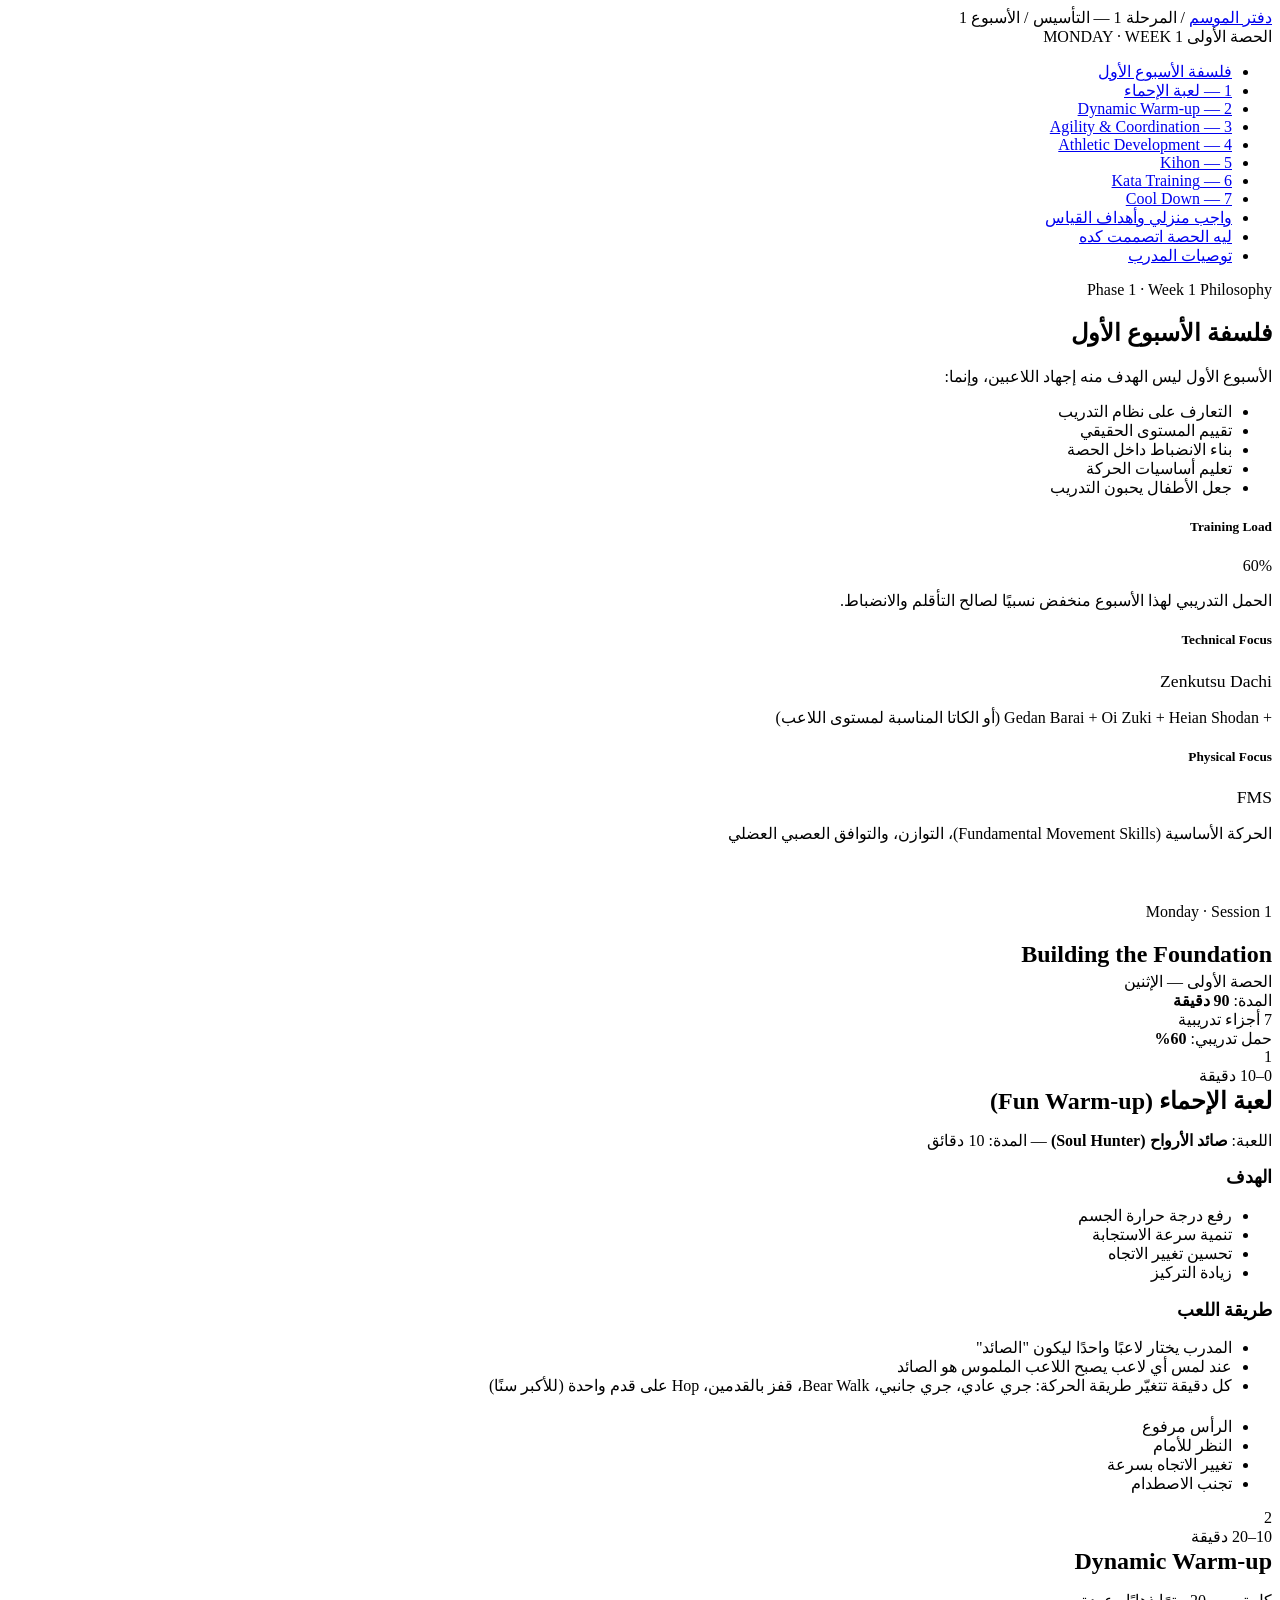
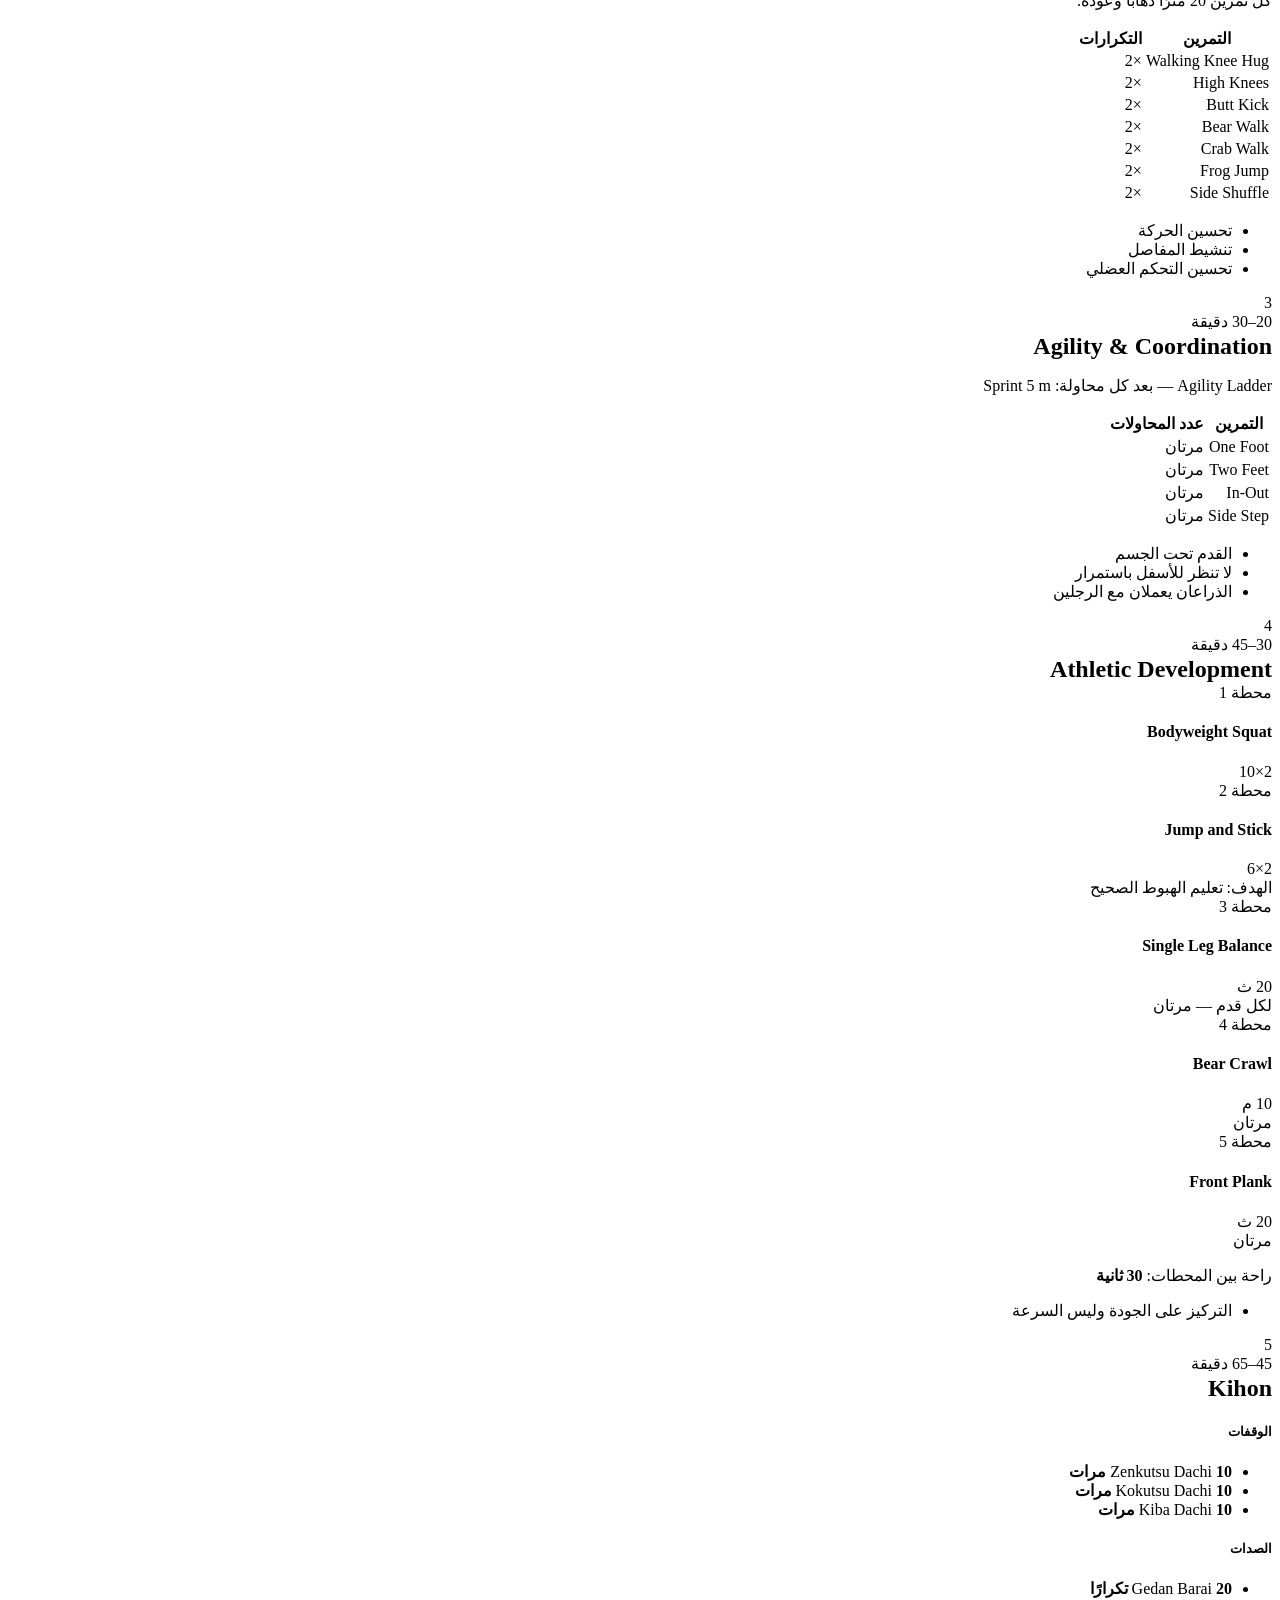
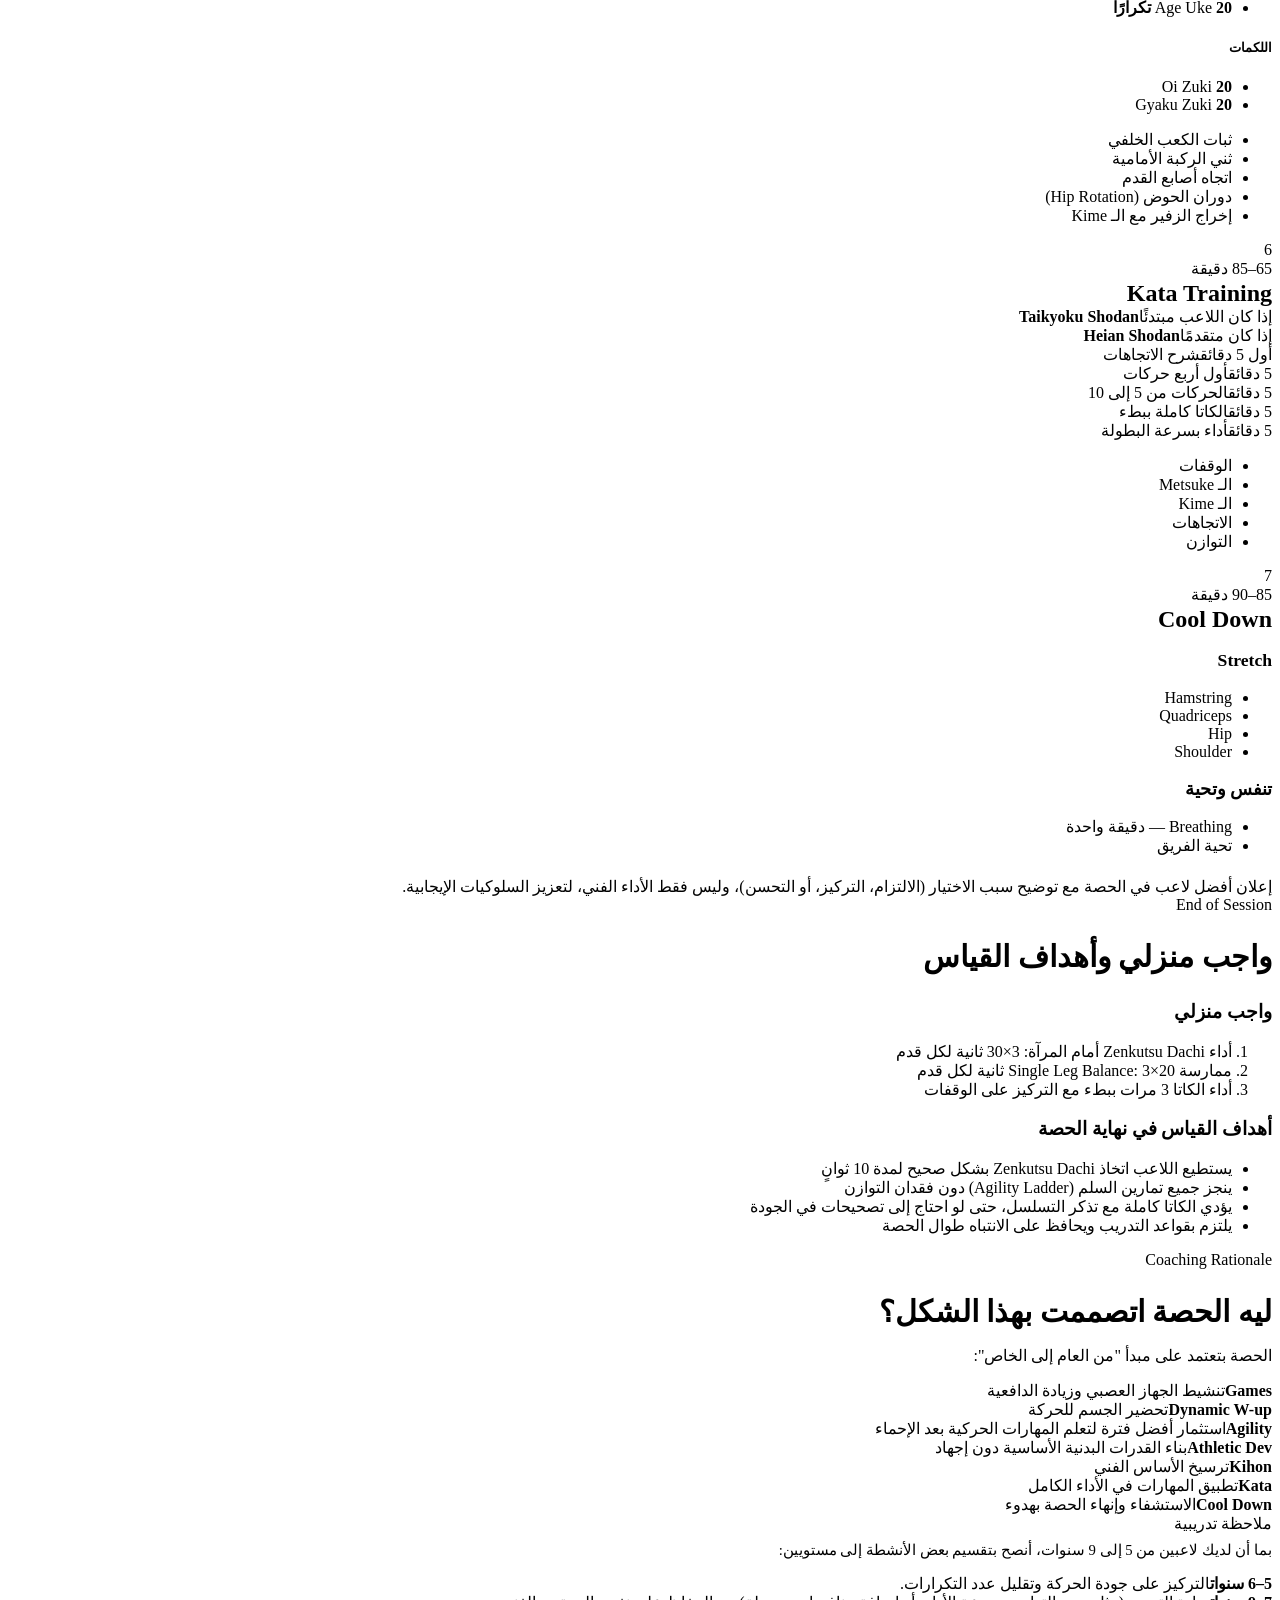
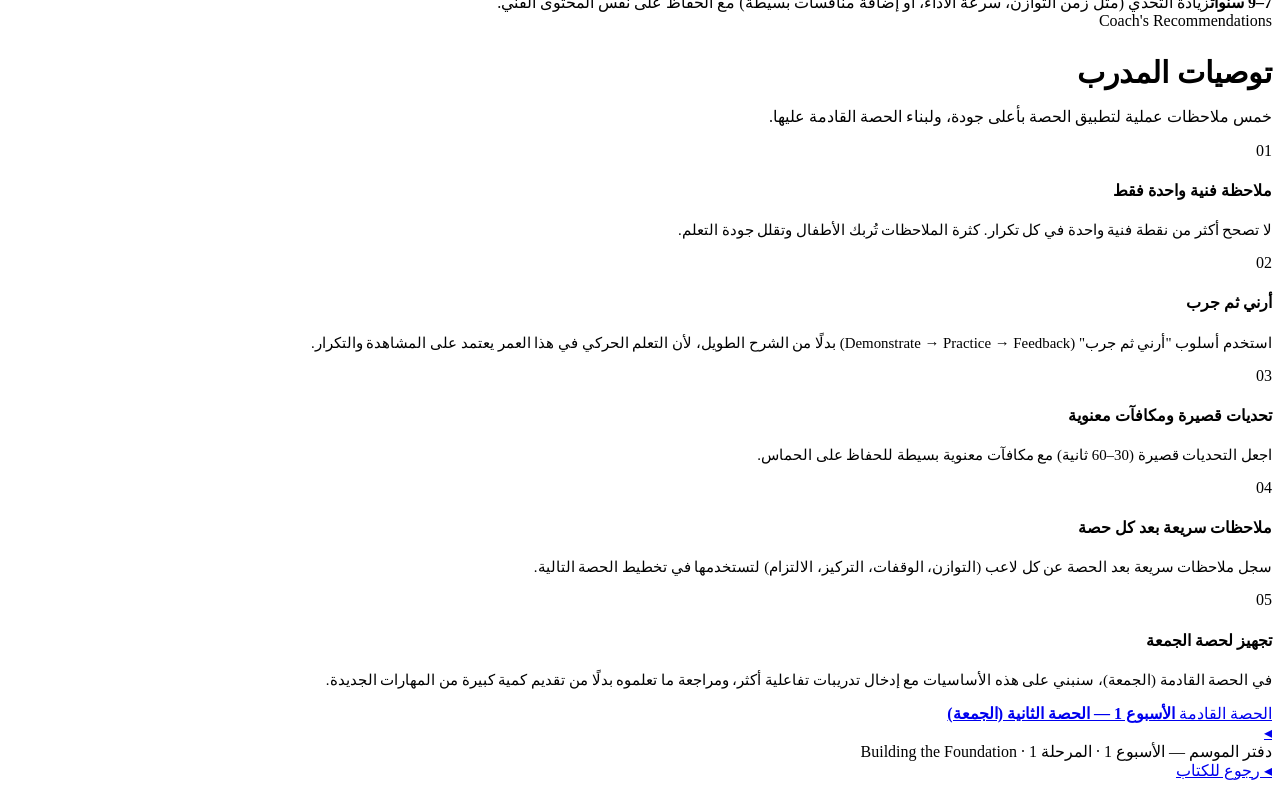
==== commit 63a448a1: "save" ====
--- a/weeks/week01/session01.html
+++ b/weeks/week01/session01.html
@@ -7,14 +7,16 @@
 <link rel="preconnect" href="https://fonts.googleapis.com">
 <link rel="preconnect" href="https://fonts.gstatic.com" crossorigin>
 <link href="https://fonts.googleapis.com/css2?family=Amiri:wght@400;700&family=Tajawal:wght@300;400;500;700;900&display=swap" rel="stylesheet">
-<link rel="stylesheet" href="../../css/style.css">
+<link rel="stylesheet" href="../css/style.css">
 </head>
 <body>
 
+
+
 <div id="progress"><div id="progress-fill"></div></div>
 
 <div class="breadcrumb">
-  <a href="../../index.html">دفتر الموسم</a>
+  <a href="../intro.html">دفتر الموسم</a>
   <span class="sep">/</span>
   <span>المرحلة 1 — التأسيس</span>
   <span class="sep">/</span>
@@ -24,7 +26,7 @@
 <div class="layout">
   <nav class="toc">
     <span class="brand">الحصة الأولى</span>
-    <span class="brand-sub">Friday · WEEK 1</span>
+    <span class="brand-sub">MONDAY · WEEK 1</span>
     <ul>
       <li><a href="#week-philosophy"><span class="dot"></span> فلسفة الأسبوع الأول</a></li>
       <li><a href="#part1"><span class="dot"></span> 1 — لعبة الإحماء</a></li>
@@ -75,9 +77,9 @@
 
     <!-- SESSION HERO -->
     <section class="session-hero" style="padding-top:44px;">
-      <span class="kicker">Friday · Session 1</span>
+      <span class="kicker">Monday · Session 1</span>
       <h1 style="margin-bottom:4px;">Building the Foundation</h1>
-      <span class="en-title">الحصة الأولى — الجمعة — 03/07/2026</span>
+      <span class="en-title">الحصة الأولى — الإثنين</span>
       <div class="session-meta">
         <div class="m">المدة: <b>90 دقيقة</b></div>
         <div class="m">7 أجزاء تدريبية</div>
@@ -400,7 +402,7 @@
       <a href="session02.html">
         <div>
           <span class="dir">الحصة القادمة</span>
-          <b>الأسبوع 1 — الحصة الثانية</b>
+          <b>الأسبوع 1 — الحصة الثانية (الجمعة)</b>
         </div>
         <span class="arrow">◂</span>
       </a>
@@ -412,8 +414,8 @@
   </main>
 </div>
 
-<a class="back-fab" href="../../index.html">◂ رجوع للكتاب</a>
-
-<script src="../../js/main.js"></script>
+<a class="back-fab" href="../intro.html">◂ رجوع للكتاب</a>
+
+<script src="../js/main.js"></script>
 </body>
 </html>
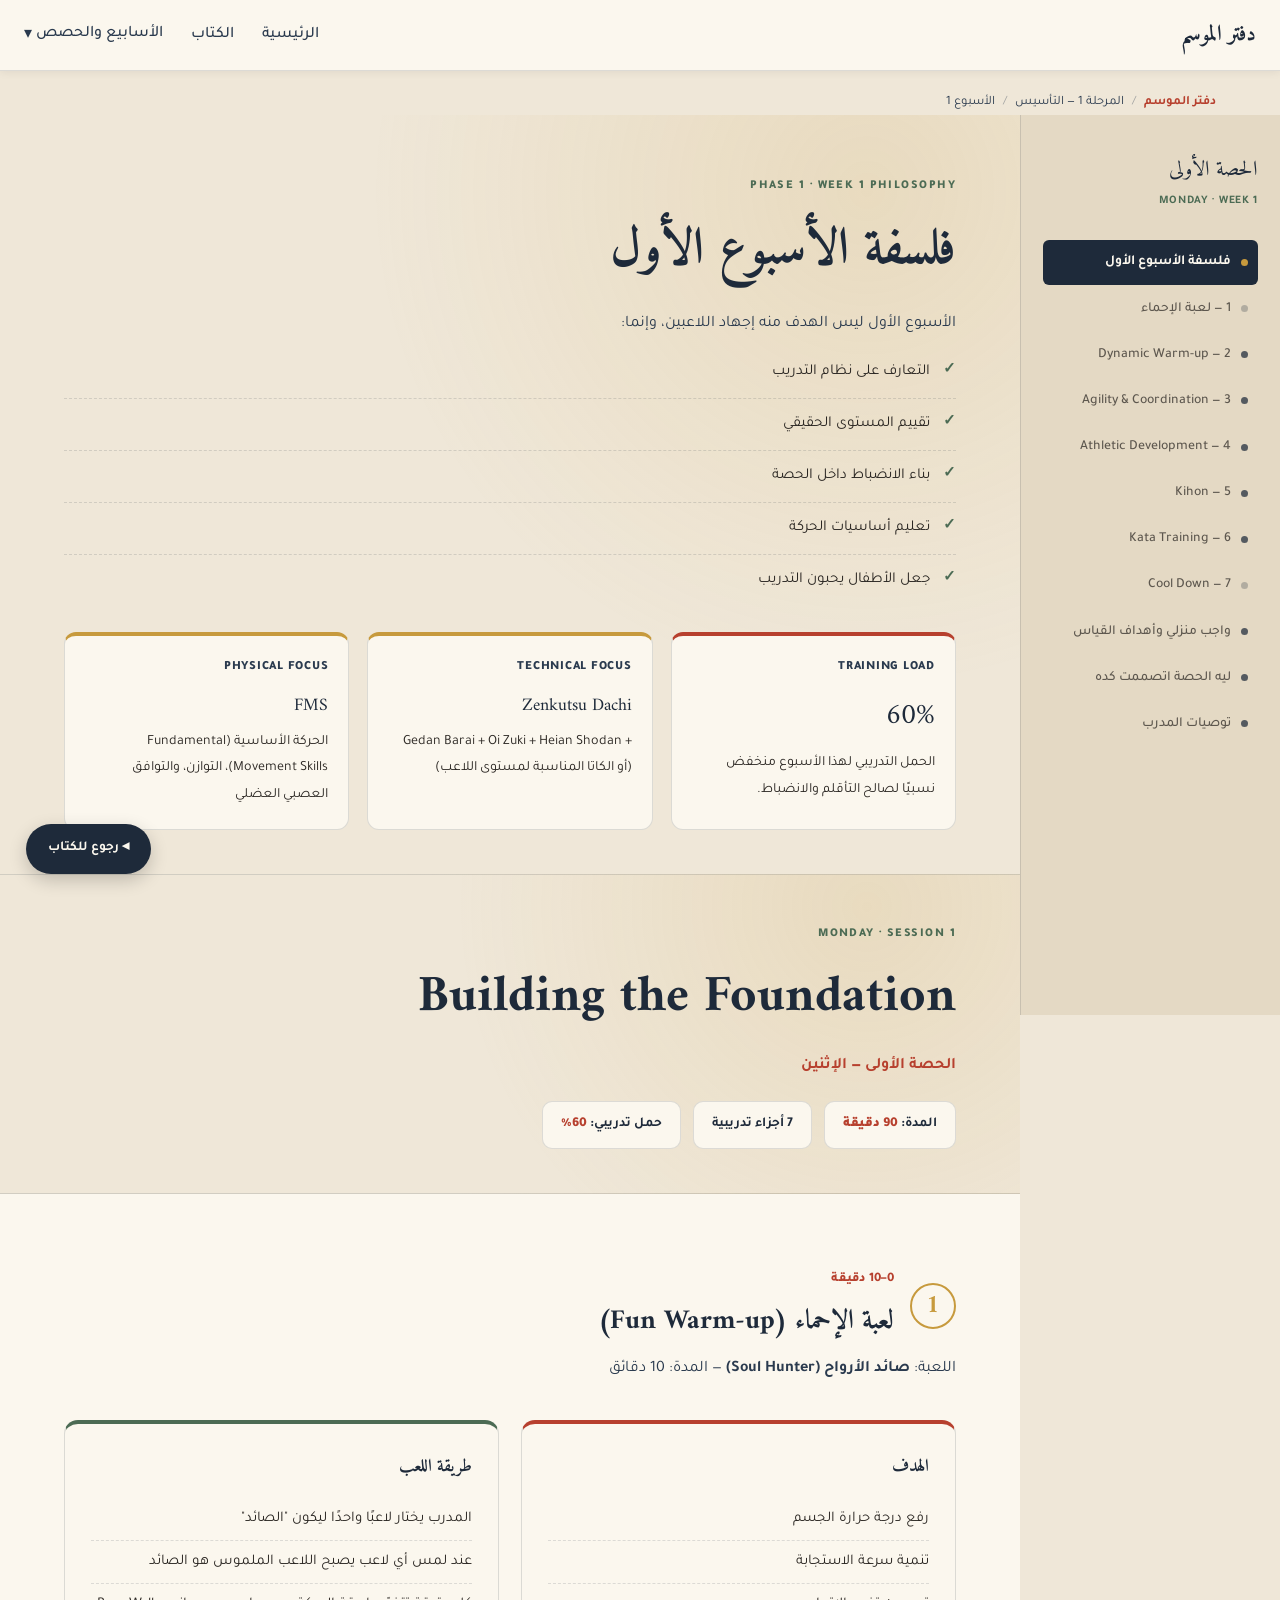
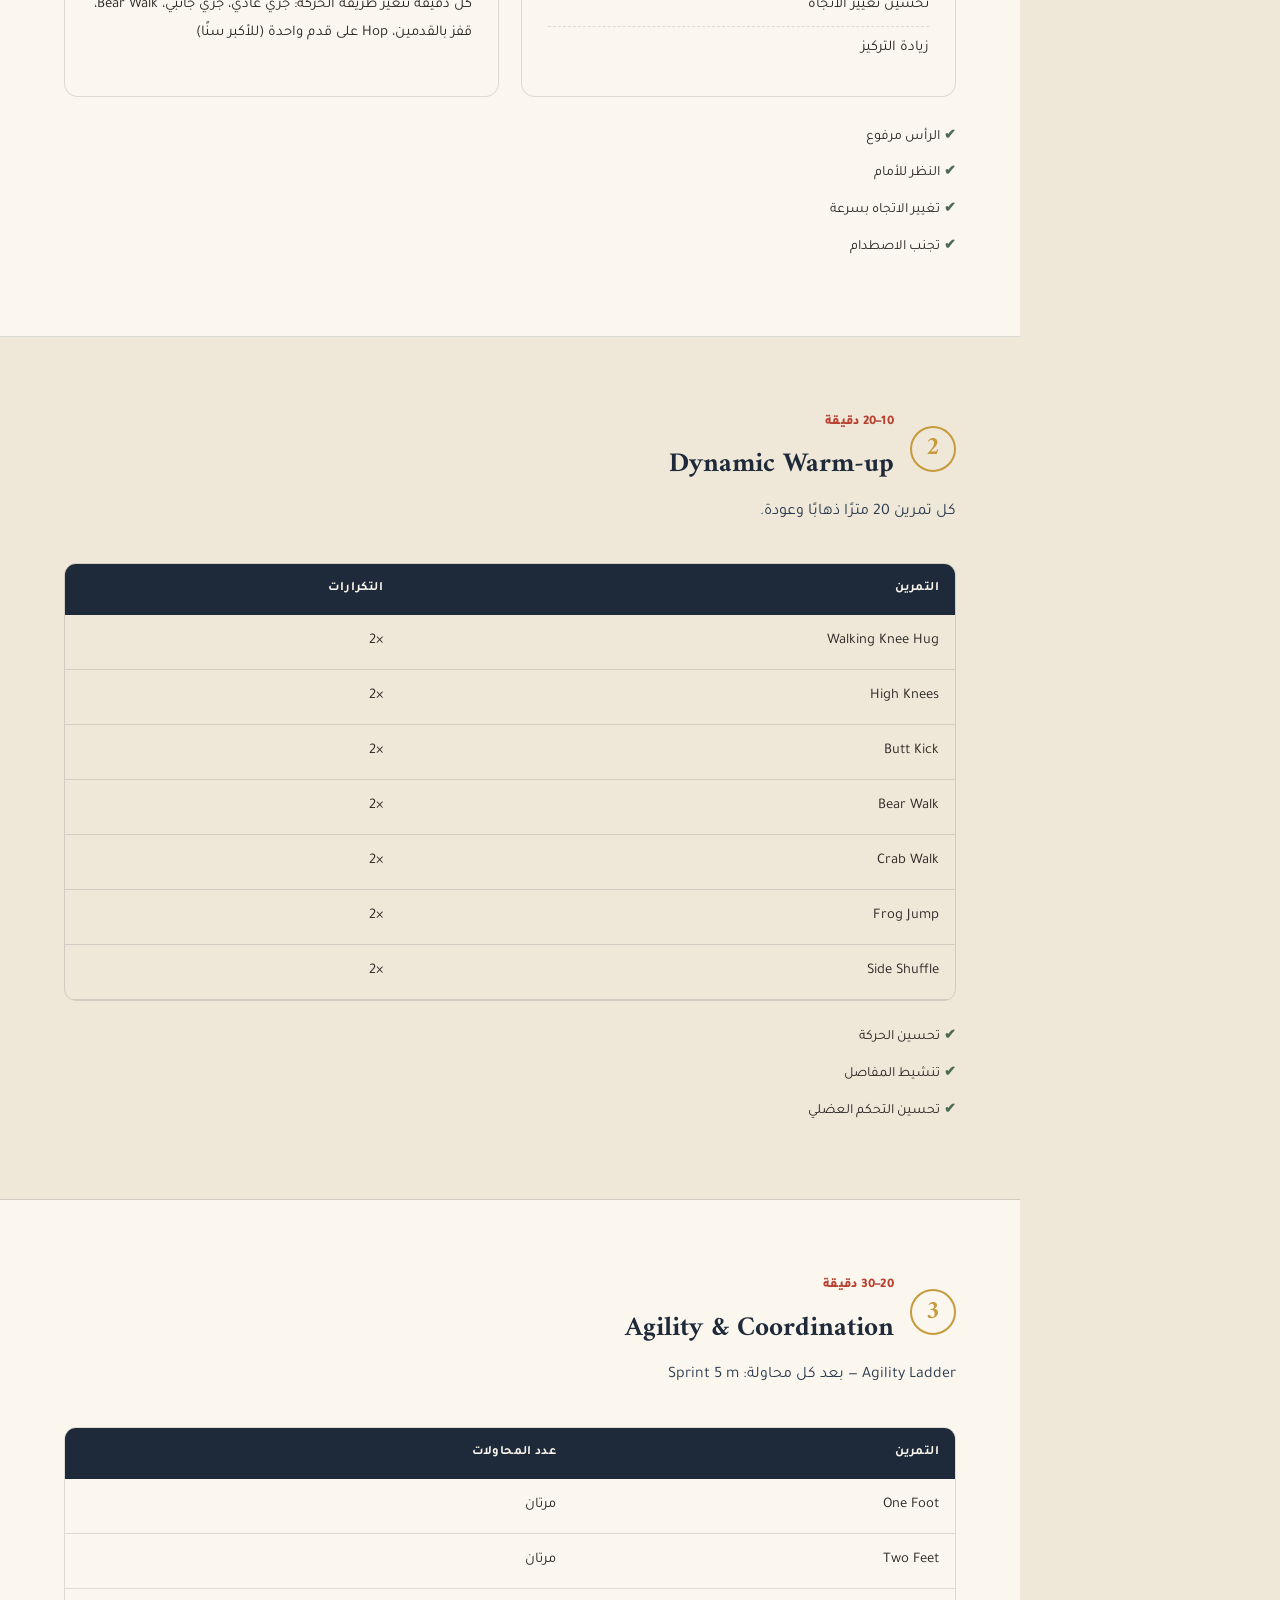
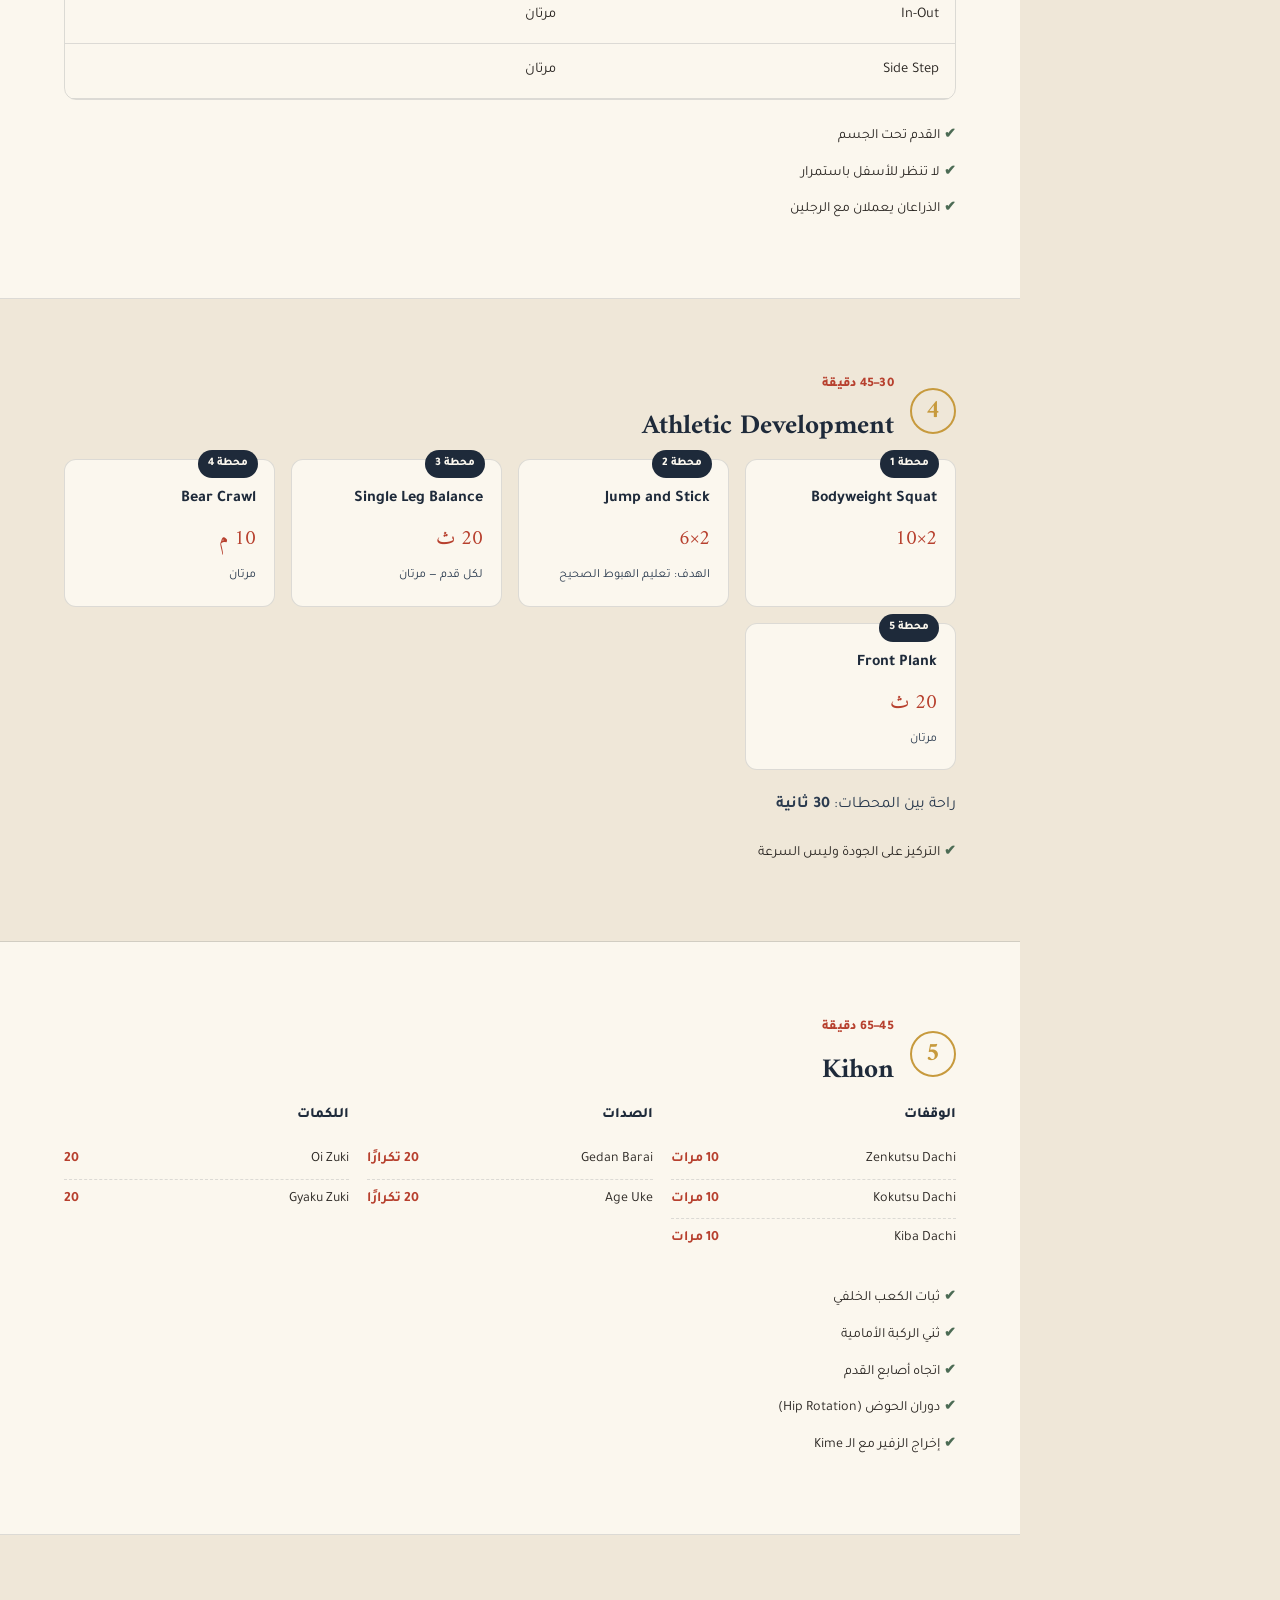
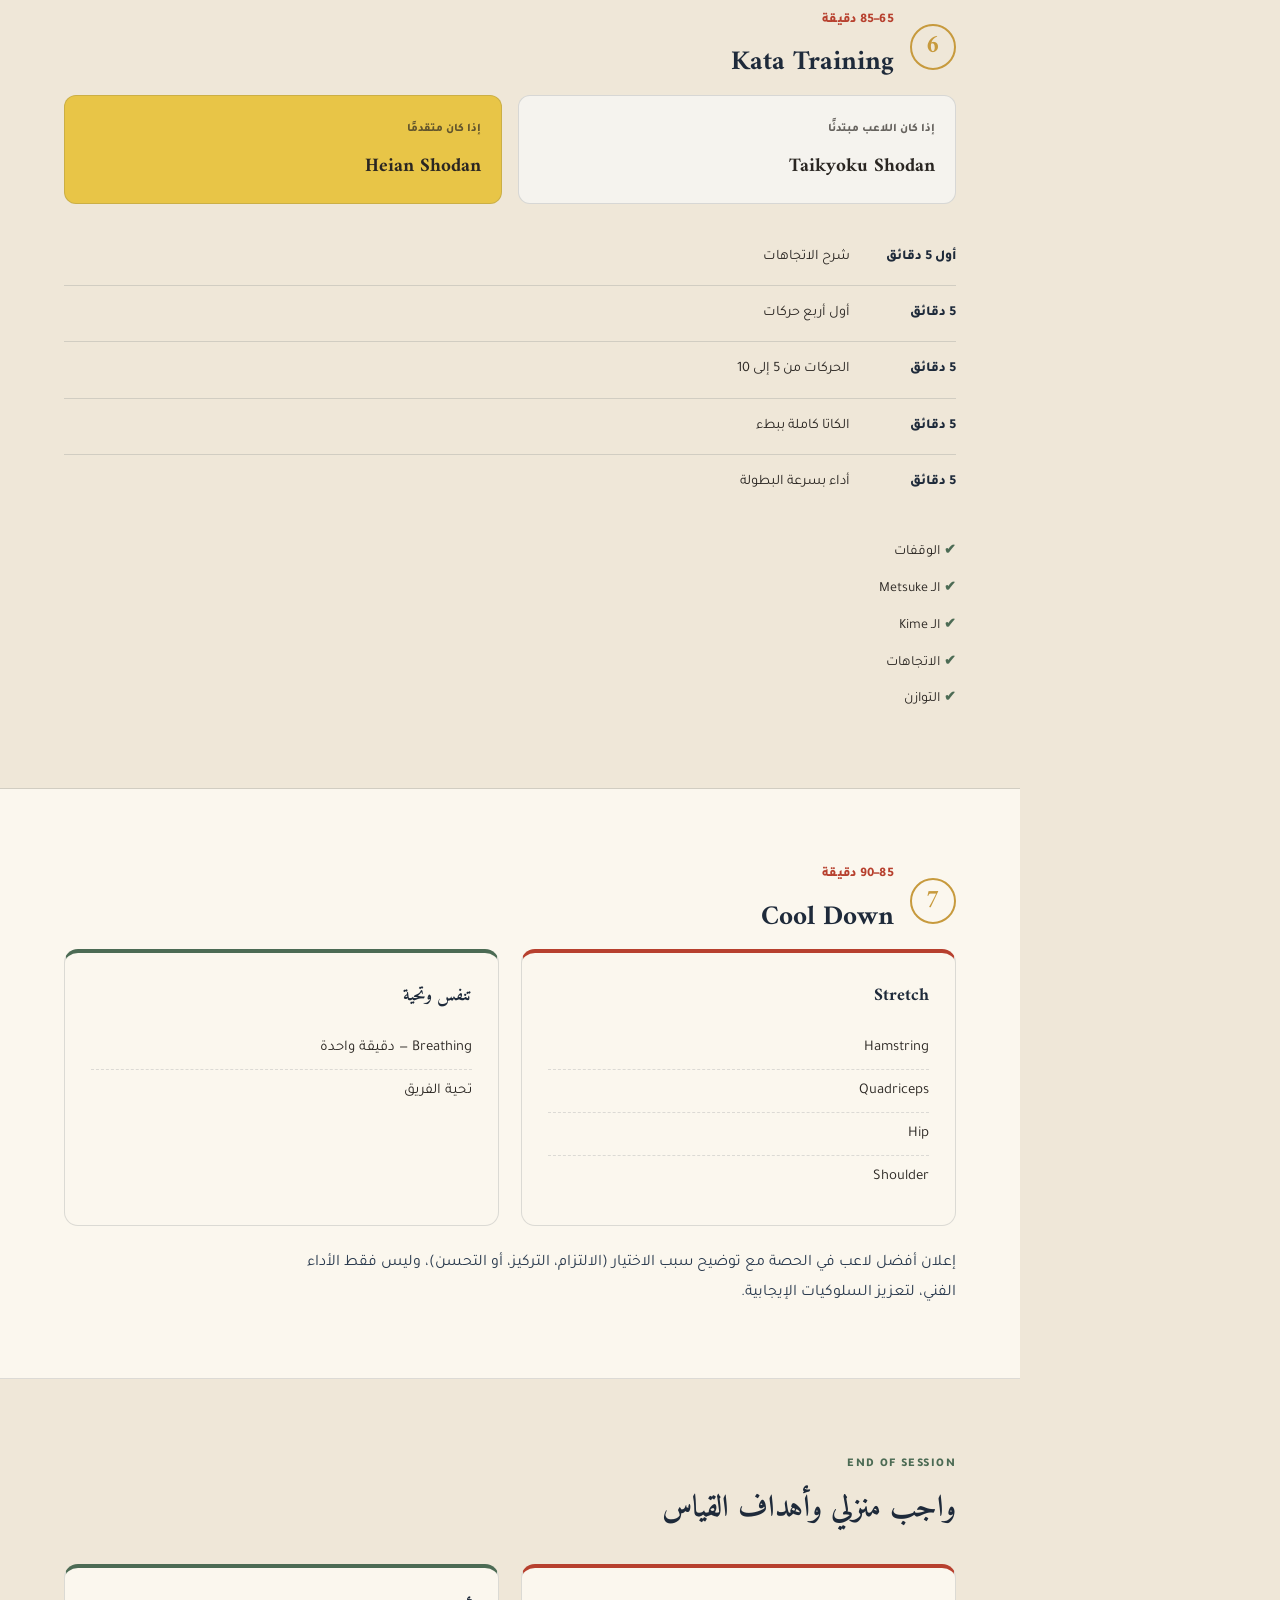
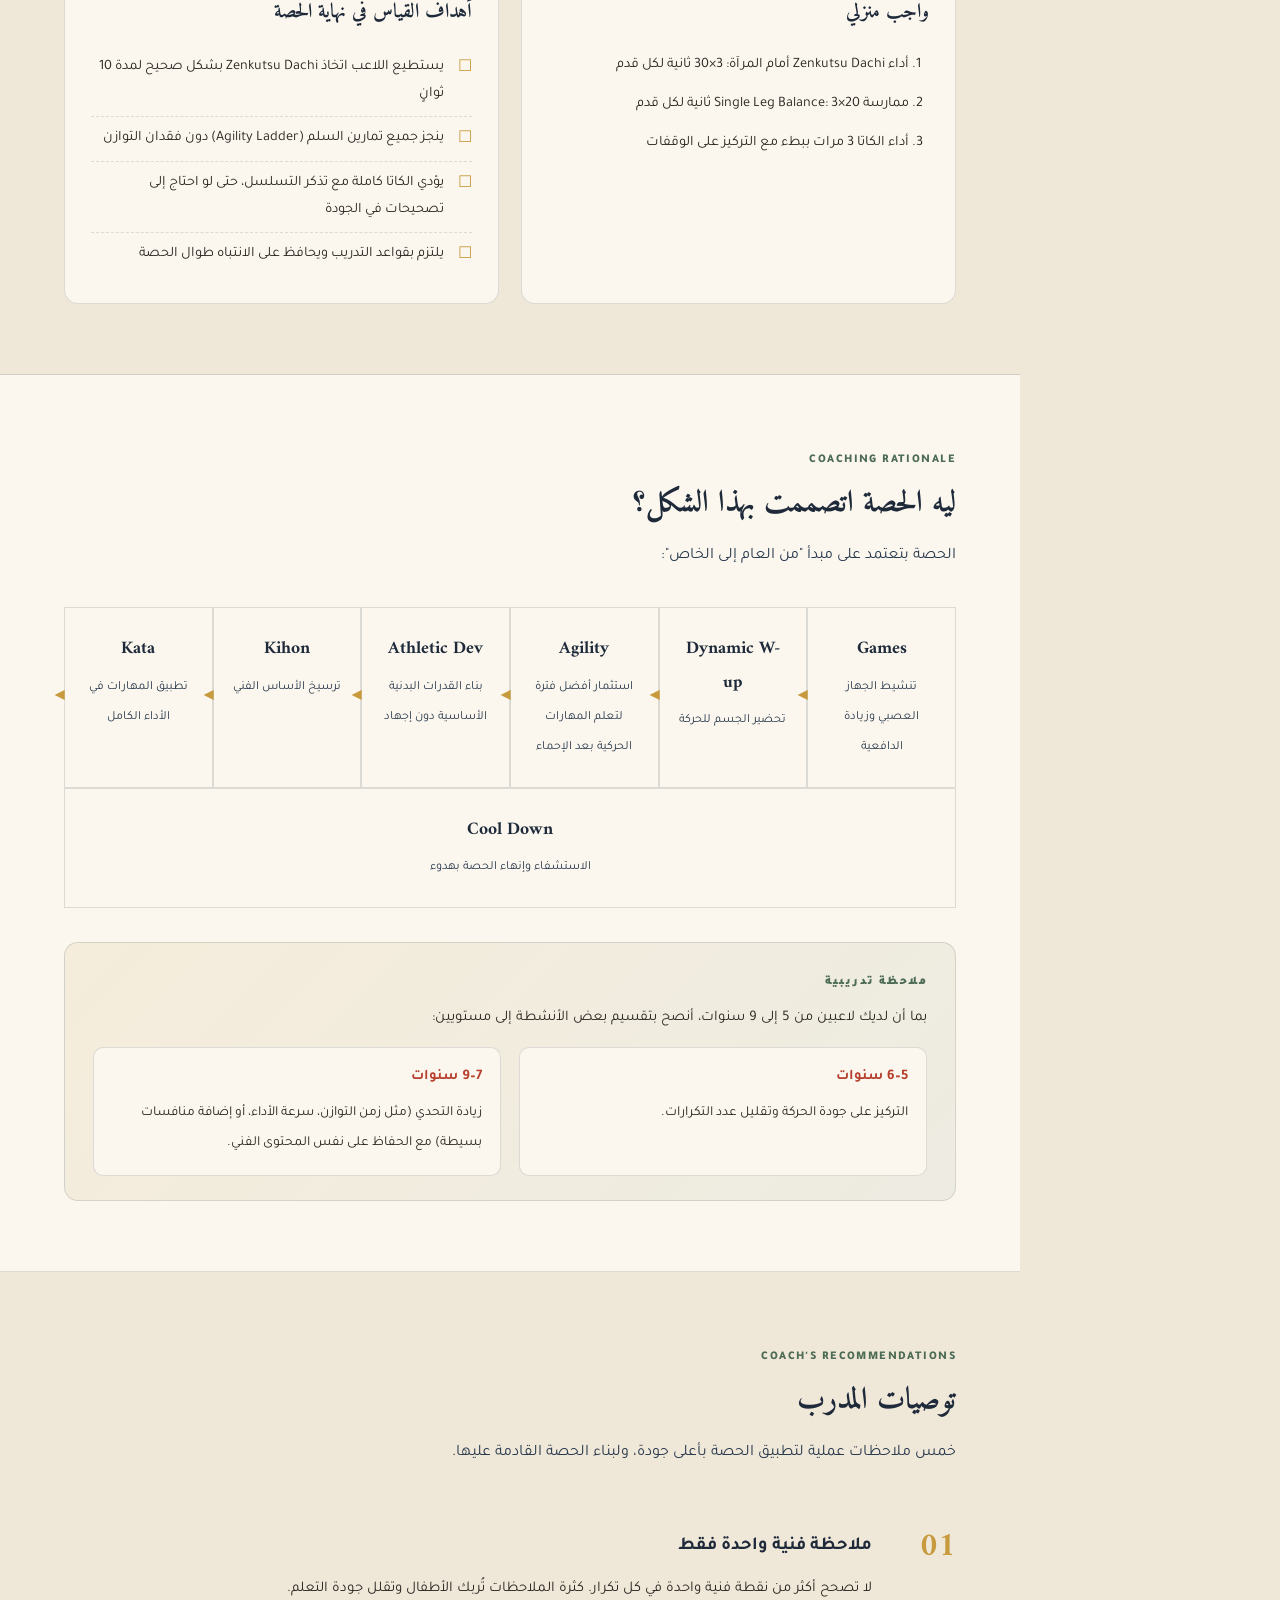
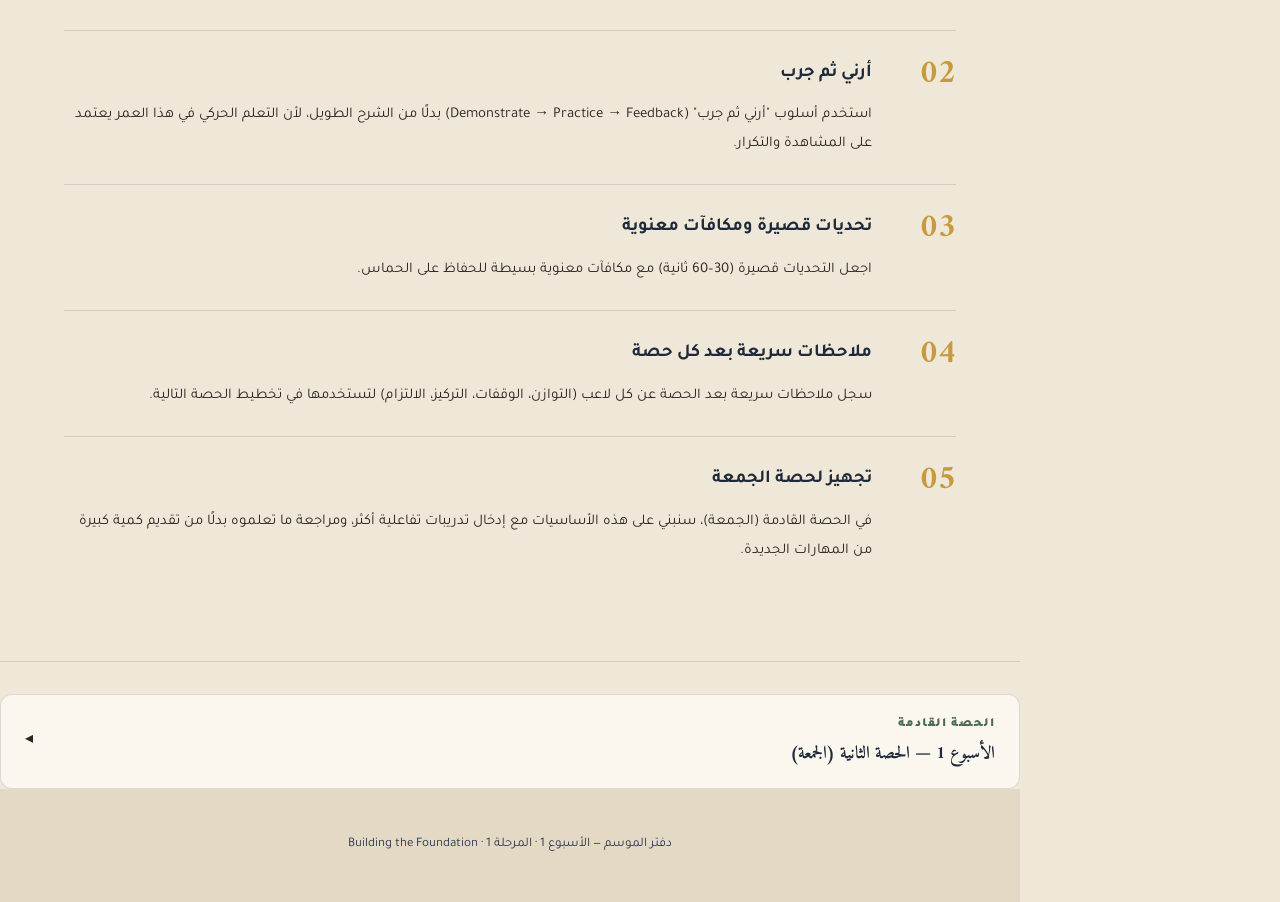
==== commit 10d67352: "pages routes" ====
--- a/weeks/week01/session01.html
+++ b/weeks/week01/session01.html
@@ -7,7 +7,7 @@
 <link rel="preconnect" href="https://fonts.googleapis.com">
 <link rel="preconnect" href="https://fonts.gstatic.com" crossorigin>
 <link href="https://fonts.googleapis.com/css2?family=Amiri:wght@400;700&family=Tajawal:wght@300;400;500;700;900&display=swap" rel="stylesheet">
-<link rel="stylesheet" href="../css/style.css">
+<link rel="stylesheet" href="../../css/style.css">
 </head>
 <body>
 
@@ -16,7 +16,7 @@
 <div id="progress"><div id="progress-fill"></div></div>
 
 <div class="breadcrumb">
-  <a href="../intro.html">دفتر الموسم</a>
+  <a href="../../intro.html">دفتر الموسم</a>
   <span class="sep">/</span>
   <span>المرحلة 1 — التأسيس</span>
   <span class="sep">/</span>
@@ -414,8 +414,8 @@
   </main>
 </div>
 
-<a class="back-fab" href="../intro.html">◂ رجوع للكتاب</a>
-
-<script src="../js/main.js"></script>
+<a class="back-fab" href="../../intro.html">◂ رجوع للكتاب</a>
+
+<script src="../../js/main.js"></script>
 </body>
 </html>
--- a/css/style.css
+++ b/css/style.css
@@ -0,0 +1,989 @@
+:root{
+    --tatami:#EFE7D8;
+    --tatami-deep:#E4D9C4;
+    --ink:#1E2A3A;
+    --ink-soft:#2A3A4E;
+    --belt-red:#B7402E;
+    --gold:#C79A3D;
+    --charcoal:#2A2622;
+    --mat-green:#4C6B54;
+    --paper:#FBF7EE;
+    --line:rgba(30,42,58,0.14);
+
+    --belt1:#F5F3EE; --belt1-ink:#2A2622; /* white - Foundation */
+    --belt2:#E8C547; --belt2-ink:#2A2622; /* yellow - Skill */
+    --belt3:#D97C36; --belt3-ink:#FBF7EE; /* orange - Performance */
+    --belt4:#4C6B54; --belt4-ink:#FBF7EE; /* green - Competition Prep */
+    --belt5:#6B4A34; --belt5-ink:#FBF7EE; /* brown - Transition */
+
+    --display: 'Amiri', serif;
+    --body: 'Tajawal', sans-serif;
+  }
+
+  *{box-sizing:border-box; margin:0; padding:0;}
+  html{scroll-behavior:smooth;}
+  body{
+    font-family:var(--body);
+    background:var(--tatami);
+    color:var(--charcoal);
+    line-height:1.9;
+    overflow-x:hidden;
+  }
+
+  ::selection{background:var(--gold); color:var(--ink);}
+
+  /* progress bar */
+  #progress{
+    position:fixed; top:0; right:0; left:0; height:4px; z-index:999;
+    background:transparent;
+  }
+  #progress-fill{
+    height:100%; width:0%;
+    background:linear-gradient(90deg, var(--belt-red), var(--gold));
+    transition:width .1s linear;
+  }
+
+  /* layout */
+  .layout{
+    display:grid;
+    grid-template-columns: 260px 1fr;
+    max-width:1400px;
+    margin:0 auto;
+  }
+
+  /* sidebar */
+  nav.toc{
+    position:sticky;
+    top:0;
+    height:100vh;
+    overflow-y:auto;
+    padding:36px 22px;
+    border-left:1px solid var(--line);
+    background:var(--tatami-deep);
+  }
+  nav.toc .brand{
+    font-family:var(--display);
+    font-size:1.3rem;
+    color:var(--ink);
+    margin-bottom:4px;
+  }
+  nav.toc .brand-sub{
+    font-size:.72rem;
+    letter-spacing:.06em;
+    color:var(--mat-green);
+    font-weight:700;
+    margin-bottom:28px;
+    display:block;
+  }
+  nav.toc ul{list-style:none;}
+  nav.toc li{margin-bottom:2px;}
+  nav.toc a{
+    display:flex;
+    align-items:center;
+    gap:10px;
+    text-decoration:none;
+    color:var(--charcoal);
+    font-size:.86rem;
+    font-weight:500;
+    padding:9px 10px;
+    border-radius:6px;
+    opacity:.72;
+    transition:all .2s ease;
+  }
+  nav.toc a .dot{
+    width:7px; height:7px; border-radius:50%;
+    background:var(--ink); opacity:.35; flex-shrink:0;
+    transition:all .2s ease;
+  }
+  nav.toc a:hover{opacity:1; background:rgba(30,42,58,0.06);}
+  nav.toc a.active{
+    opacity:1; background:var(--ink); color:var(--paper);
+    font-weight:700;
+  }
+  nav.toc a.active .dot{background:var(--gold); opacity:1;}
+
+  main{min-width:0;}
+
+  /* cover */
+  .cover{
+    min-height:92vh;
+    display:flex; flex-direction:column; justify-content:center;
+    padding:60px 64px;
+    position:relative;
+    background:
+      radial-gradient(circle at 85% 12%, rgba(199,154,61,0.16), transparent 45%),
+      var(--tatami);
+    border-bottom:1px solid var(--line);
+    overflow:hidden;
+  }
+  .cover::before{
+    content:"";
+    position:absolute; inset:0;
+    background-image: repeating-linear-gradient(135deg, rgba(30,42,58,0.025) 0 2px, transparent 2px 26px);
+    pointer-events:none;
+  }
+  .beltstrip{
+    display:flex; height:10px; width:100%; max-width:520px; border-radius:2px; overflow:hidden;
+    margin-bottom:34px; box-shadow:0 1px 3px rgba(0,0,0,.15);
+  }
+  .beltstrip span{flex:1;}
+  .cover .kicker{
+    font-weight:900; letter-spacing:.14em; font-size:.78rem;
+    color:var(--belt-red); text-transform:uppercase; margin-bottom:18px;
+  }
+  .cover h1{
+    font-family:var(--display);
+    font-size:clamp(2.6rem, 6vw, 4.6rem);
+    color:var(--ink);
+    line-height:1.15;
+    margin-bottom:18px;
+    max-width:820px;
+  }
+  .cover p.lead{
+    font-size:1.15rem; color:var(--ink-soft); max-width:620px; margin-bottom:40px; font-weight:400;
+  }
+  .stat-grid{
+    display:grid; grid-template-columns:repeat(auto-fit, minmax(140px,1fr));
+    gap:14px; max-width:920px;
+  }
+  .stat{
+    background:var(--paper); border:1px solid var(--line); border-radius:10px;
+    padding:16px 18px;
+  }
+  .stat b{
+    display:block; font-family:var(--display); font-size:1.5rem; color:var(--belt-red);
+  }
+  .stat span{font-size:.78rem; color:var(--ink-soft); font-weight:500;}
+
+  /* container to center content */
+  .container {
+    max-width: 1000px;
+    margin: 0 auto;
+  }
+
+  /* hero landing styles */
+  .hero-landing {
+    padding: 100px 64px;
+    background:
+      radial-gradient(circle at 85% 12%, rgba(199,154,61,0.16), transparent 45%),
+      var(--tatami);
+    border-bottom:1px solid var(--line);
+  }
+
+  .cta-btn {
+    display: inline-flex;
+    align-items: center;
+    gap: 8px;
+    background: var(--ink);
+    color: var(--paper);
+    padding: 14px 28px;
+    border-radius: 10px;
+    text-decoration: none;
+    font-weight: 700;
+    font-size: 1rem;
+    transition: transform 0.15s ease;
+  }
+
+  .cta-btn:hover {
+    transform: translateX(-4px);
+  }
+
+  .landing-footer {
+    padding: 44px 64px;
+    text-align: center;
+    color: var(--ink-soft);
+    font-size: .82rem;
+    background: var(--tatami-deep);
+  }
+
+  .feature-grid {
+    display: grid;
+    grid-template-columns: repeat(auto-fit, minmax(280px, 1fr));
+    gap: 22px;
+    margin-top: 36px;
+  }
+
+  .feature-card {
+    background: var(--paper);
+    border: 1px solid var(--line);
+    border-radius: 14px;
+    padding: 28px;
+  }
+
+  .feature-card .ic {
+    font-size: 2.25rem;
+    display: block;
+    margin-bottom: 12px;
+  }
+
+  .feature-card h3 {
+    font-family: var(--display);
+    font-size: 1.3rem;
+    color: var(--ink);
+    margin-bottom: 8px;
+  }
+
+  .feature-card p {
+    font-size: .95rem;
+    color: var(--ink-soft);
+  }
+
+  .coach-card {
+    display: flex;
+    gap: 28px;
+    align-items: center;
+    background: var(--tatami);
+    border: 1px solid var(--line);
+    border-radius: 14px;
+    padding: 32px;
+  }
+
+  .avatar-wrap {
+    position: relative;
+  }
+
+  .avatar-badge {
+    width: 96px;
+    height: 96px;
+    border-radius: 50%;
+    background: var(--ink);
+    color: var(--paper);
+    display: flex;
+    align-items: center;
+    justify-content: center;
+    font-family: var(--display);
+    font-size: 2rem;
+    font-weight: 700;
+  }
+
+  .dan-belt {
+    position: absolute;
+    bottom: -4px;
+    left: 50%;
+    transform: translateX(-50%);
+    display: flex;
+    gap: 4px;
+  }
+
+  .dan-belt span {
+    width: 8px;
+    height: 24px;
+    background: var(--gold);
+    border-radius: 2px;
+  }
+
+  .coach-info .kicker {
+    font-weight: 900;
+    letter-spacing: .12em;
+    font-size: .78rem;
+    color: var(--mat-green);
+    text-transform: uppercase;
+    margin-bottom: 4px;
+  }
+
+  .coach-info h2 {
+    font-family: var(--display);
+    font-size: 1.75rem;
+    color: var(--ink);
+    margin-bottom: 4px;
+  }
+
+  .coach-info .academy {
+    font-size: .95rem;
+    color: var(--ink-soft);
+    font-weight: 600;
+    margin-bottom: 16px;
+    display: block;
+  }
+
+  .coach-info .bio {
+    font-size: .98rem;
+    color: var(--charcoal);
+    margin-bottom: 20px;
+    line-height: 1.9;
+  }
+
+  .credential-row {
+    display: flex;
+    flex-wrap: wrap;
+    gap: 10px;
+  }
+
+  .credential-chip {
+    background: var(--paper);
+    border: 1px solid var(--line);
+    border-radius: 999px;
+    padding: 8px 16px;
+    font-size: .82rem;
+    font-weight: 600;
+    color: var(--ink-soft);
+  }
+
+  /* sections */
+  section{
+    padding:80px 64px;
+    border-bottom:1px solid var(--line);
+    scroll-margin-top:20px;
+  }
+  section.alt{background:var(--paper);}
+  .eyebrow{
+    font-size:.74rem; font-weight:900; letter-spacing:.12em; text-transform:uppercase;
+    color:var(--mat-green); margin-bottom:12px;
+  }
+  h2.title{
+    font-family:var(--display); font-size:clamp(1.9rem,3.4vw,2.7rem); color:var(--ink);
+    margin-bottom:8px;
+  }
+  .section-sub{color:var(--ink-soft); max-width:680px; margin-bottom:36px; font-size:1rem;}
+
+  /* generic card grids */
+  .grid3{display:grid; grid-template-columns:repeat(auto-fit,minmax(230px,1fr)); gap:22px;}
+  .grid2{display:grid; grid-template-columns:repeat(auto-fit,minmax(320px,1fr)); gap:22px;}
+
+  .pillar{
+    background:var(--paper); border:1px solid var(--line); border-radius:14px; padding:26px;
+    border-top:4px solid var(--belt-red);
+  }
+  .pillar.phys{border-top-color:var(--mat-green);}
+  .pillar.psych{border-top-color:var(--gold);}
+  .pillar h3{font-family:var(--display); font-size:1.3rem; margin-bottom:14px; color:var(--ink);}
+  .pillar ul{list-style:none;}
+  .pillar li{
+    padding:7px 0; font-size:.93rem; border-bottom:1px dashed var(--line); color:var(--charcoal);
+  }
+  .pillar li:last-child{border-bottom:none;}
+
+  /* goal blocks (5 numbered categories from source) */
+  .goal-block{
+    display:grid; grid-template-columns:64px 1fr; gap:20px; padding:26px 0; border-bottom:1px solid var(--line);
+  }
+  .goal-block:last-child{border-bottom:none;}
+  .goal-num{
+    font-family:var(--display); font-size:2.1rem; color:var(--gold); font-weight:700; line-height:1;
+  }
+  .goal-block h4{font-size:1.15rem; margin-bottom:10px; color:var(--ink);}
+  .chip-row{display:flex; flex-wrap:wrap; gap:8px;}
+  .chip{
+    background:var(--tatami-deep); border:1px solid var(--line); border-radius:999px;
+    padding:6px 14px; font-size:.82rem; font-weight:500; color:var(--charcoal);
+  }
+
+  /* macrocycle table */
+  table{width:100%; border-collapse:collapse; font-size:.92rem;}
+  th,td{padding:13px 16px; text-align:right; border-bottom:1px solid var(--line);}
+  th{
+    background:var(--ink); color:var(--paper); font-weight:700; font-size:.8rem;
+    letter-spacing:.03em;
+  }
+  tr:hover td{background:rgba(199,154,61,0.08);}
+  .tblwrap{
+    border-radius:12px; overflow:hidden; border:1px solid var(--line); margin-bottom:14px;
+  }
+
+  /* belt timeline */
+  .belt-timeline{display:flex; flex-direction:column; gap:14px; margin-top:30px;}
+  .belt-row{
+    display:grid; grid-template-columns:150px 1fr; gap:0; align-items:stretch;
+    border-radius:10px; overflow:hidden; border:1px solid var(--line);
+  }
+  .belt-label{
+    display:flex; flex-direction:column; justify-content:center; padding:16px 18px;
+    font-weight:800; font-size:.88rem;
+  }
+  .belt-label small{font-weight:500; font-size:.72rem; opacity:.85; display:block; margin-top:3px;}
+  .belt-body{background:var(--paper); padding:16px 20px; font-size:.86rem; color:var(--ink-soft);}
+  .belt-body .weeks{font-family:var(--display); color:var(--ink); font-size:1rem; margin-bottom:4px; display:block;}
+
+  /* phase page */
+  .phase-head{
+    display:flex; align-items:center; gap:18px; margin-bottom:8px;
+  }
+  .phase-badge{
+    width:54px; height:54px; border-radius:50%; display:flex; align-items:center; justify-content:center;
+    font-family:var(--display); font-size:1.4rem; font-weight:700; flex-shrink:0;
+    box-shadow:0 2px 6px rgba(0,0,0,.15);
+  }
+  .phase-weeks{font-size:.85rem; color:var(--ink-soft); font-weight:600;}
+
+  .priority-list{list-style:none; margin:22px 0 32px; display:flex; flex-wrap:wrap; gap:10px;}
+  .priority-list li{
+    background:var(--paper); border:1px solid var(--line); border-radius:8px; padding:9px 16px; font-size:.88rem;
+  }
+
+  .ratio-bars{display:flex; flex-direction:column; gap:12px;}
+  .ratio-row{display:grid; grid-template-columns:170px 1fr 50px; align-items:center; gap:14px; font-size:.88rem;}
+  .ratio-track{
+    height:12px; background:var(--tatami-deep); border-radius:6px; overflow:hidden;
+  }
+  .ratio-fill{height:100%; border-radius:6px;}
+  .ratio-pct{font-weight:800; color:var(--ink); text-align:left;}
+
+  /* load progression chart */
+  .load-chart{
+    display:flex; align-items:flex-end; gap:10px; height:220px; padding:20px 10px 0;
+    border-bottom:2px solid var(--ink);
+  }
+  .load-bar{
+    flex:1; display:flex; flex-direction:column; align-items:center; justify-content:flex-end; gap:8px;
+  }
+  .load-bar .bar{
+    width:100%; max-width:46px; border-radius:5px 5px 0 0;
+    background:linear-gradient(180deg, var(--belt-red), var(--gold));
+  }
+  .load-bar.deload .bar{background:linear-gradient(180deg, var(--mat-green), #7c9a83);}
+  .load-bar .val{font-size:.78rem; font-weight:800; color:var(--ink);}
+  .load-bar .wk{font-size:.72rem; color:var(--ink-soft); margin-top:6px;}
+  .legend{display:flex; gap:22px; margin-top:16px; font-size:.8rem; color:var(--ink-soft);}
+  .legend span{display:inline-flex; align-items:center; gap:6px;}
+  .legend i{width:12px; height:12px; border-radius:3px; display:inline-block;}
+
+  /* day cards */
+  .day-card{
+    background:var(--paper); border:1px solid var(--line); border-radius:14px; padding:30px;
+    position:relative; overflow:hidden;
+  }
+  .day-card::before{
+    content:attr(data-tag); position:absolute; top:18px; left:18px; font-size:.68rem;
+    font-weight:900; letter-spacing:.08em; color:var(--gold); text-transform:uppercase;
+  }
+  .day-card h3{font-family:var(--display); font-size:1.5rem; margin-bottom:4px; color:var(--ink);}
+  .day-card .en{font-size:.85rem; color:var(--belt-red); font-weight:700; margin-bottom:16px; display:block;}
+  .day-card ul{list-style:none; margin-bottom:16px;}
+  .day-card li{padding:5px 0; font-size:.9rem;}
+  .day-card li::before{content:"◂ "; color:var(--gold); font-weight:900;}
+  .intensity{font-size:.82rem; color:var(--ink-soft); border-top:1px dashed var(--line); padding-top:12px;}
+
+  /* KPI chips */
+  .kpi-group h4{font-size:1rem; margin:0 0 14px; color:var(--ink); font-weight:800;}
+  .kpi-chips{display:flex; flex-wrap:wrap; gap:9px; margin-bottom:30px;}
+  .kpi-chips span{
+    background:var(--ink); color:var(--paper); border-radius:999px; padding:8px 16px; font-size:.82rem; font-weight:500;
+  }
+  .kpi-chips.phys span{background:var(--mat-green);}
+  .kpi-chips.tech span{background:var(--belt-red);}
+
+  /* testing weeks */
+  .weeks-row{display:flex; flex-wrap:wrap; gap:12px; margin-top:10px;}
+  .week-pill{
+    background:var(--gold); color:var(--ink); font-weight:800; font-size:.85rem;
+    padding:8px 18px; border-radius:8px;
+  }
+
+  /* session philosophy flow */
+  .flow{display:flex; flex-wrap:wrap; gap:0; align-items:stretch; margin-top:20px;}
+  .flow-step{
+    flex:1; min-width:150px; background:var(--paper); border:1px solid var(--line);
+    padding:24px 18px; text-align:center; position:relative;
+  }
+  .flow-step:not(:last-child)::after{
+    content:"◂"; position:absolute; left:-10px; top:50%; transform:translateY(-50%);
+    color:var(--gold); font-size:1.1rem; z-index:2; font-weight:900;
+  }
+  .flow-step b{display:block; font-family:var(--display); font-size:1.1rem; color:var(--ink); margin-bottom:6px;}
+  .flow-step span{font-size:.78rem; color:var(--ink-soft);}
+
+  footer{
+    padding:44px 64px; text-align:center; color:var(--ink-soft); font-size:.82rem; background:var(--tatami-deep);
+  }
+
+  @media (max-width: 900px) {
+    /* Layout adjustments */
+    .layout {
+      grid-template-columns: 1fr;
+    }
+    
+    nav.toc {
+      position: relative;
+      height: auto;
+      border-left: none;
+      border-bottom: 1px solid var(--line);
+    }
+    
+    section, .cover, .hero-landing {
+      padding: 40px 20px;
+    }
+    
+    footer, .landing-footer {
+      padding: 32px 20px;
+    }
+    
+    .breadcrumb {
+      padding: 16px 20px 0;
+    }
+    
+    .session-hero, .part-block {
+      padding: 40px 20px;
+    }
+    
+    /* Typography scaling for mobile */
+    .hero-landing h1 {
+      font-size: clamp(2rem, 7vw, 3.5rem);
+    }
+    
+    .hero-landing .lead {
+      font-size: 1.05rem;
+    }
+    
+    /* Grid adjustments */
+    .stat-grid {
+      grid-template-columns: repeat(2, 1fr);
+      gap: 12px;
+    }
+    
+    .feature-grid {
+      grid-template-columns: 1fr;
+    }
+    
+    .grid2, .grid3 {
+      grid-template-columns: 1fr;
+    }
+    
+    .ratio-row {
+      grid-template-columns: 120px 1fr 40px;
+    }
+    
+    /* Coach card */
+    .coach-card {
+      flex-direction: column;
+      text-align: center;
+      gap: 20px;
+    }
+    
+    /* Session navigation */
+    .session-nav a {
+      flex-direction: column;
+      align-items: flex-start;
+      gap: 8px;
+    }
+    
+    /* Table adjustments */
+    .tblwrap {
+      overflow-x: auto;
+    }
+    
+    table {
+      min-width: 600px;
+    }
+  }
+
+  /* Extra small devices (phones, < 600px) */
+  @media (max-width: 600px) {
+    .stat-grid {
+      grid-template-columns: 1fr;
+    }
+    
+    .nav-inner {
+      padding: 0.75rem 1rem;
+    }
+    
+    .nav-brand {
+      font-size: 1.25rem;
+    }
+    
+    .session-nav a {
+      width: 100%;
+    }
+  }
+
+/* =========================================
+   Session / Week page — additive styles
+   ========================================= */
+
+.breadcrumb{
+  display:flex; align-items:center; gap:8px; flex-wrap:wrap;
+  font-size:.8rem; color:var(--ink-soft); padding:20px 64px 0;
+}
+.breadcrumb a{color:var(--belt-red); text-decoration:none; font-weight:700;}
+.breadcrumb a:hover{text-decoration:underline;}
+.breadcrumb .sep{opacity:.4;}
+
+.session-hero{
+  padding:56px 64px 44px;
+  background:
+    radial-gradient(circle at 85% 10%, rgba(199,154,61,0.16), transparent 45%),
+    var(--tatami);
+  border-bottom:1px solid var(--line);
+}
+.session-hero .kicker{
+  font-weight:900; letter-spacing:.12em; font-size:.75rem; color:var(--mat-green);
+  text-transform:uppercase; margin-bottom:14px;
+}
+.session-hero h1{
+  font-family:var(--display); font-size:clamp(2rem,4.4vw,3.2rem); color:var(--ink);
+  margin-bottom:10px;
+}
+.session-hero .en-title{
+  font-size:1rem; color:var(--belt-red); font-weight:700; display:block; margin-bottom:20px;
+}
+.session-meta{display:flex; flex-wrap:wrap; gap:12px; margin-top:10px;}
+.session-meta .m{
+  background:var(--paper); border:1px solid var(--line); border-radius:10px;
+  padding:10px 18px; font-size:.85rem; font-weight:600; color:var(--ink);
+}
+.session-meta .m b{color:var(--belt-red); font-weight:900;}
+
+/* week snapshot cards (philosophy of week 1) */
+.snapshot-list{list-style:none; margin-top:8px;}
+.snapshot-list li{
+  padding:11px 0 11px 0; border-bottom:1px dashed var(--line); font-size:.95rem; padding-right:26px; position:relative;
+}
+.snapshot-list li:last-child{border-bottom:none;}
+.snapshot-list li::before{
+  content:"✓"; position:absolute; right:0; top:10px; color:var(--mat-green); font-weight:900;
+}
+.focus-grid{display:grid; grid-template-columns:repeat(auto-fit,minmax(220px,1fr)); gap:18px; margin-top:26px;}
+.focus-card{
+  background:var(--paper); border:1px solid var(--line); border-radius:12px; padding:20px;
+  border-top:4px solid var(--gold);
+}
+.focus-card.load{border-top-color:var(--belt-red);}
+.focus-card h5{font-size:.78rem; font-weight:900; text-transform:uppercase; letter-spacing:.06em; color:var(--ink-soft); margin-bottom:10px;}
+.focus-card .big{font-family:var(--display); font-size:1.8rem; color:var(--ink);}
+.focus-card p{font-size:.88rem; color:var(--charcoal); margin-top:6px;}
+
+/* parts side nav (local TOC for the session) */
+.part-nav{display:flex; flex-direction:column; gap:2px;}
+.part-nav a .time{font-size:.68rem; opacity:.75; display:block;}
+
+/* part blocks */
+.part-block{padding:70px 64px; border-bottom:1px solid var(--line); scroll-margin-top:20px;}
+.part-block.alt{background:var(--paper);}
+.part-top{display:flex; align-items:center; gap:16px; margin-bottom:6px;}
+.part-index{
+  font-family:var(--display); font-size:1.6rem; font-weight:700; color:var(--gold);
+  width:46px; height:46px; border-radius:50%; border:2px solid var(--gold);
+  display:flex; align-items:center; justify-content:center; flex-shrink:0;
+}
+.part-time{font-size:.82rem; font-weight:800; color:var(--belt-red); letter-spacing:.02em;}
+.part-block h2{font-family:var(--display); font-size:1.7rem; color:var(--ink); margin-bottom:22px;}
+
+/* exercise tables */
+.tblwrap + .cue-list{margin-top:18px;}
+.cue-list{list-style:none;}
+.cue-list li{font-size:.88rem; padding:5px 0; color:var(--charcoal);}
+.cue-list li::before{content:"✔ "; color:var(--mat-green); font-weight:900;}
+
+/* stations */
+.station-grid{display:grid; grid-template-columns:repeat(auto-fit,minmax(200px,1fr)); gap:16px; margin-bottom:20px;}
+.station{
+  background:var(--paper); border:1px solid var(--line); border-radius:12px; padding:18px;
+  position:relative;
+}
+.station .n{
+  position:absolute; top:-10px; right:16px; background:var(--ink); color:var(--paper);
+  font-size:.72rem; font-weight:800; padding:3px 10px; border-radius:999px;
+}
+.station h4{font-size:1rem; color:var(--ink); margin:6px 0 6px;}
+.station .reps{font-family:var(--display); font-size:1.3rem; color:var(--belt-red);}
+.station .note{font-size:.78rem; color:var(--ink-soft); margin-top:4px;}
+
+/* kihon groups */
+.kihon-groups{display:grid; grid-template-columns:repeat(auto-fit,minmax(240px,1fr)); gap:18px; margin-bottom:22px;}
+.kihon-group h5{font-size:.9rem; font-weight:800; color:var(--ink); margin-bottom:10px;}
+.kihon-group ul{list-style:none;}
+.kihon-group li{
+  display:flex; justify-content:space-between; font-size:.88rem; padding:6px 0; border-bottom:1px dashed var(--line);
+}
+.kihon-group li:last-child{border-bottom:none;}
+.kihon-group li b{color:var(--belt-red);}
+
+/* kata split */
+.kata-split{display:grid; grid-template-columns:repeat(auto-fit,minmax(220px,1fr)); gap:16px; margin-bottom:26px;}
+.kata-level{
+  border-radius:12px; padding:18px 20px; border:1px solid var(--line);
+}
+.kata-level.beginner{background:var(--belt1);}
+.kata-level.advanced{background:var(--belt2);}
+.kata-level span{font-size:.72rem; font-weight:800; text-transform:uppercase; opacity:.7;}
+.kata-level b{display:block; font-family:var(--display); font-size:1.2rem; margin-top:4px;}
+
+.kata-timeline{display:flex; flex-direction:column; gap:0; margin-bottom:24px;}
+.kata-step{
+  display:grid; grid-template-columns:90px 1fr; gap:16px; padding:14px 0; border-bottom:1px solid var(--line);
+}
+.kata-step:last-child{border-bottom:none;}
+.kata-step .t{font-weight:800; color:var(--ink); font-size:.86rem;}
+.kata-step .d{font-size:.9rem; color:var(--charcoal);}
+
+/* homework + goals */
+.hw-goal-grid{display:grid; grid-template-columns:repeat(auto-fit,minmax(280px,1fr)); gap:22px;}
+.hw-card, .goal-card{
+  background:var(--paper); border:1px solid var(--line); border-radius:14px; padding:26px;
+}
+.hw-card{border-top:4px solid var(--belt-red);}
+.goal-card{border-top:4px solid var(--mat-green);}
+.hw-card h3, .goal-card h3{font-family:var(--display); font-size:1.25rem; margin-bottom:14px; color:var(--ink);}
+.hw-card ol{padding-right:20px;}
+.hw-card li{font-size:.9rem; padding:6px 0;}
+.goal-card ul{list-style:none;}
+.goal-card li{
+  font-size:.9rem; padding:8px 0 8px 0; border-bottom:1px dashed var(--line); position:relative; padding-right:28px;
+}
+.goal-card li:last-child{border-bottom:none;}
+.goal-card li::before{content:"☐"; position:absolute; right:0; top:8px; color:var(--gold); font-size:1rem;}
+
+/* rationale flow (reuse .flow from philosophy, extended for 7 steps) */
+.rationale-flow{display:flex; flex-wrap:wrap; gap:0; margin-top:20px;}
+.rationale-flow .flow-step{min-width:130px;}
+
+/* age split callout */
+.age-note{
+  margin-top:34px; border-radius:14px; border:1px solid var(--line);
+  background:linear-gradient(135deg, rgba(199,154,61,0.1), rgba(76,107,84,0.08));
+  padding:24px 28px;
+}
+.age-note .eyebrow{margin-bottom:10px;}
+.age-split{display:grid; grid-template-columns:repeat(auto-fit,minmax(240px,1fr)); gap:18px; margin-top:14px;}
+.age-split .a{background:var(--paper); border-radius:10px; padding:16px 18px; border:1px solid var(--line);}
+.age-split .a b{color:var(--belt-red); display:block; margin-bottom:6px; font-size:.92rem;}
+.age-split .a span{font-size:.86rem; color:var(--charcoal);}
+
+.back-fab{
+  position:fixed; bottom:26px; left:26px; z-index:50;
+  background:var(--ink); color:var(--paper); border-radius:999px; padding:12px 22px;
+  font-size:.85rem; font-weight:700; text-decoration:none; box-shadow:0 6px 18px rgba(0,0,0,.2);
+  display:flex; align-items:center; gap:8px;
+}
+
+/* week card link inside index (Phase 1 section) */
+.week-link-card{
+  display:flex; align-items:center; justify-content:space-between; gap:16px;
+  background:var(--paper); border:1px solid var(--line); border-radius:12px;
+  padding:20px 24px; margin-top:30px; text-decoration:none; color:inherit;
+  transition:transform .15s ease, border-color .15s ease;
+}
+.week-link-card:hover{transform:translateX(-4px); border-color:var(--gold);}
+.week-link-card .wl-text b{display:block; font-family:var(--display); font-size:1.15rem; color:var(--ink);}
+.week-link-card .wl-text span{font-size:.84rem; color:var(--ink-soft);}
+.week-link-card .arrow{font-size:1.4rem; color:var(--belt-red);}
+
+/* Session navigation styles */
+.session-nav {
+  display: flex;
+  gap: 12px;
+  margin-top: 32px;
+}
+
+.session-nav a {
+  flex: 1;
+  display: flex;
+  align-items: center;
+  justify-content: space-between;
+  gap: 16px;
+  background: var(--paper);
+  border: 1px solid var(--line);
+  border-radius: 12px;
+  padding: 18px 24px;
+  text-decoration: none;
+  color: inherit;
+  transition: transform 0.15s ease, border-color 0.15s ease;
+}
+
+.session-nav a:hover {
+  transform: translateX(-4px);
+  border-color: var(--gold);
+}
+
+.session-nav .dir {
+  display: block;
+  font-size: 0.78rem;
+  font-weight: 900;
+  letter-spacing: 0.08em;
+  color: var(--mat-green);
+  text-transform: uppercase;
+}
+
+.session-nav b {
+  display: block;
+  font-family: var(--display);
+  font-size: 1.1rem;
+  color: var(--ink);
+}
+
+
+/* Navbar Styles */
+.navbar {
+  position: sticky;
+  top: 0;
+  z-index: 1000;
+  background: var(--paper);
+  border-bottom: 1px solid var(--line);
+  box-shadow: 0 2px 8px rgba(0,0,0,0.06);
+}
+
+.nav-inner {
+  max-width: 1400px;
+  margin: 0 auto;
+  padding: 0.875rem 1.5rem;
+  display: flex;
+  justify-content: space-between;
+  align-items: center;
+}
+
+.nav-brand {
+  font-family: var(--display);
+  font-size: 1.375rem;
+  font-weight: 700;
+  color: var(--ink);
+  text-decoration: none;
+}
+
+.nav-toggle {
+  display: none;
+  background: none;
+  border: none;
+  font-size: 1.75rem;
+  color: var(--ink);
+  cursor: pointer;
+  padding: 0.5rem;
+}
+
+.nav-menu {
+  display: flex;
+  align-items: center;
+  gap: 1.75rem;
+}
+
+.nav-menu a {
+  text-decoration: none;
+  color: var(--ink-soft);
+  font-weight: 500;
+  transition: color 0.2s ease;
+}
+
+.nav-menu a:hover {
+  color: var(--ink);
+}
+
+.nav-dropdown {
+  position: relative;
+}
+
+.dropdown-trigger {
+  background: none;
+  border: none;
+  font-family: var(--body);
+  font-size: 1rem;
+  font-weight: 500;
+  color: var(--ink-soft);
+  cursor: pointer;
+  display: flex;
+  align-items: center;
+  gap: 0.25rem;
+  padding: 0;
+  transition: color 0.2s ease;
+}
+
+.dropdown-trigger:hover {
+  color: var(--ink);
+}
+
+.dropdown-panel {
+  position: absolute;
+  top: 100%;
+  right: 0;
+  margin-top: 0.5rem;
+  background: var(--paper);
+  border: 1px solid var(--line);
+  border-radius: 0.75rem;
+  box-shadow: 0 4px 16px rgba(0,0,0,0.1);
+  width: 340px;
+  max-width: 90vw;
+  padding: 1rem;
+  display: none;
+  z-index: 1001;
+}
+
+.nav-dropdown:hover .dropdown-panel,
+.nav-dropdown:focus-within .dropdown-panel {
+  display: block;
+}
+
+.dropdown-phase {
+  padding: 0.75rem 0;
+}
+
+.dropdown-phase:not(:last-child) {
+  border-bottom: 1px solid var(--line);
+}
+
+.dropdown-phase.disabled {
+  opacity: 0.5;
+  pointer-events: none;
+}
+
+.dropdown-phase-title {
+  display: block;
+  font-family: var(--display);
+  font-size: 0.95rem;
+  font-weight: 700;
+  color: var(--ink);
+  margin-bottom: 0.5rem;
+}
+
+.dropdown-week {
+  margin-top: 0.5rem;
+}
+
+.week-title {
+  display: block;
+  font-size: 0.875rem;
+  font-weight: 600;
+  color: var(--ink-soft);
+  margin-bottom: 0.375rem;
+}
+
+.week-links {
+  display: flex;
+  gap: 0.75rem;
+}
+
+.week-links a {
+  padding: 0.375rem 0.875rem;
+  background: var(--tatami-deep);
+  border-radius: 0.5rem;
+  font-size: 0.85rem;
+  transition: background 0.2s ease;
+}
+
+.week-links a:hover {
+  background: var(--gold);
+  color: var(--ink);
+}
+
+@media (max-width: 900px) {
+  .nav-toggle {
+    display: block;
+  }
+
+  .nav-menu {
+    position: absolute;
+    top: 100%;
+    right: 0;
+    left: 0;
+    background: var(--paper);
+    flex-direction: column;
+    padding: 1rem 1.5rem;
+    gap: 1rem;
+    border-bottom: 1px solid var(--line);
+    display: none;
+  }
+
+  .nav-menu.active {
+    display: flex;
+  }
+
+  .nav-dropdown {
+    width: 100%;
+  }
+
+  .dropdown-panel {
+    position: static;
+    width: 100%;
+    box-shadow: none;
+    border: none;
+    border-top: 1px solid var(--line);
+    margin-top: 0.75rem;
+    padding: 0.75rem 0 0;
+  }
+}
